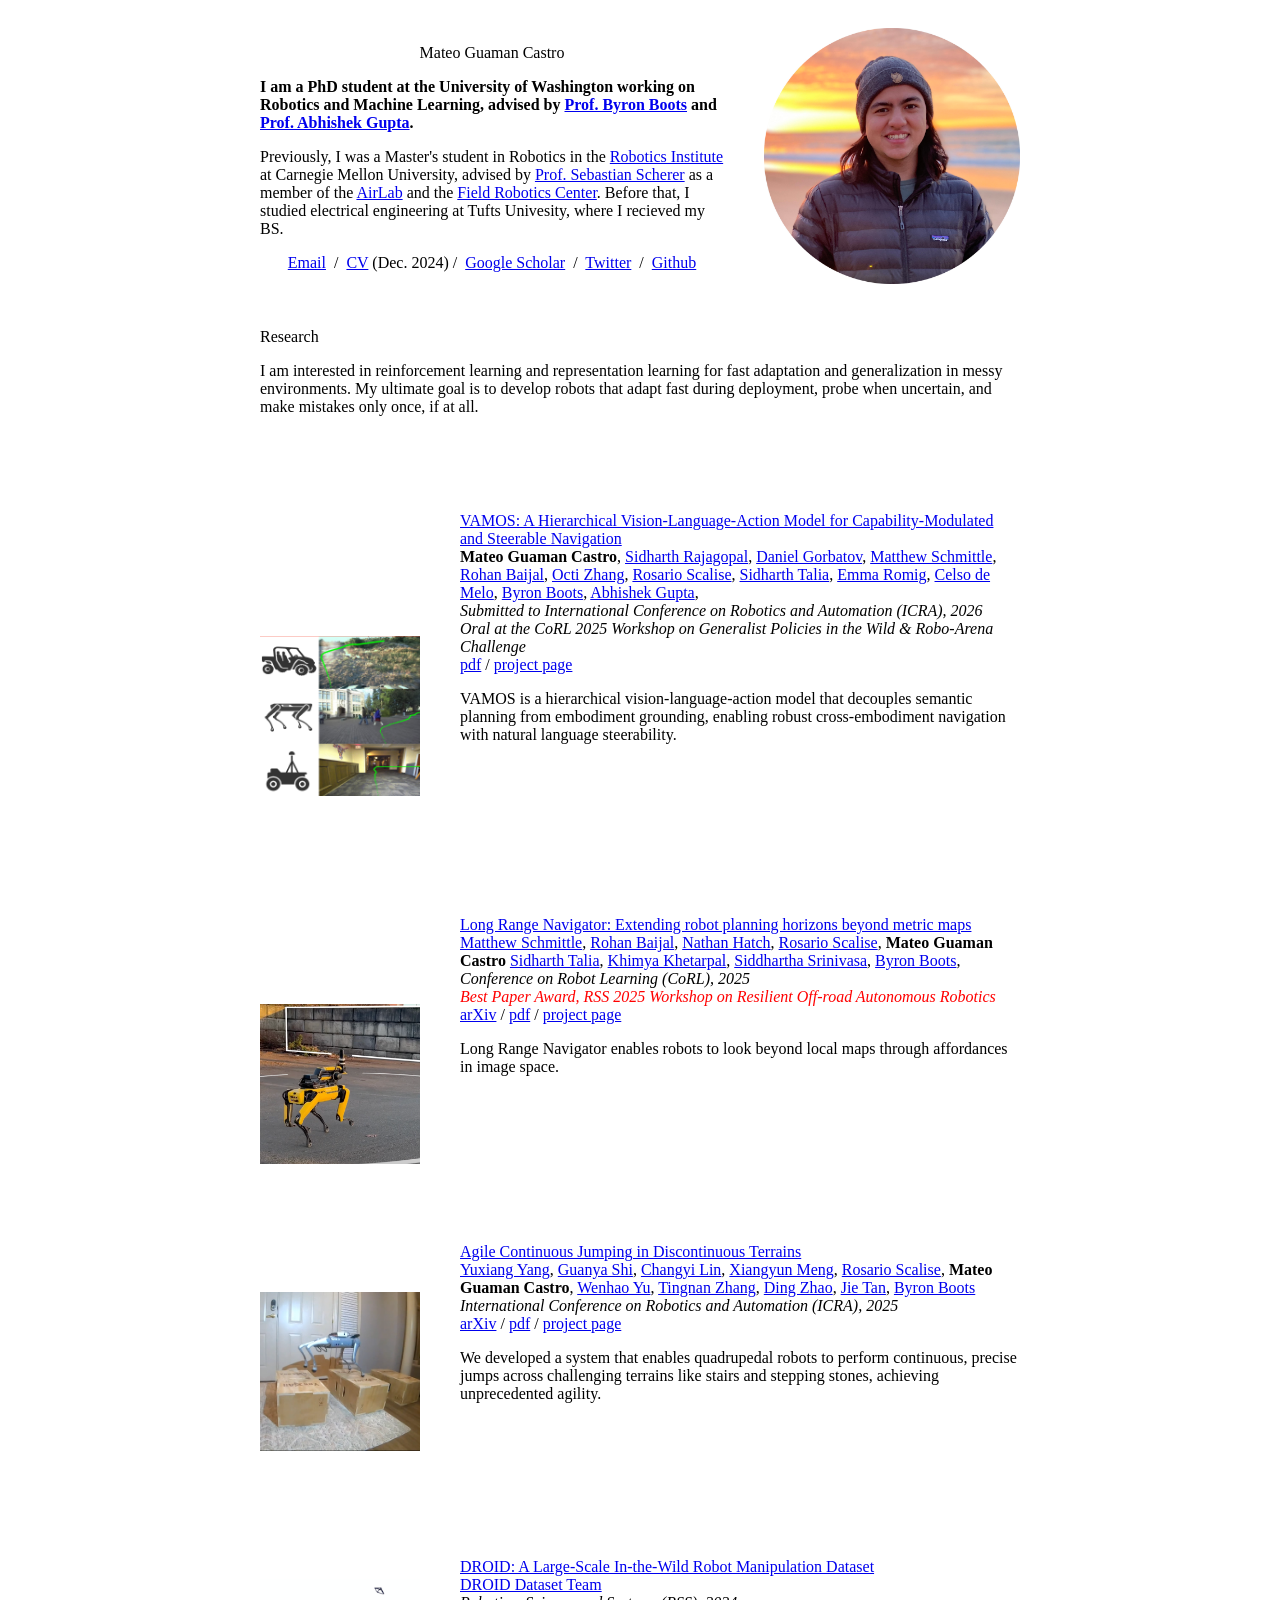
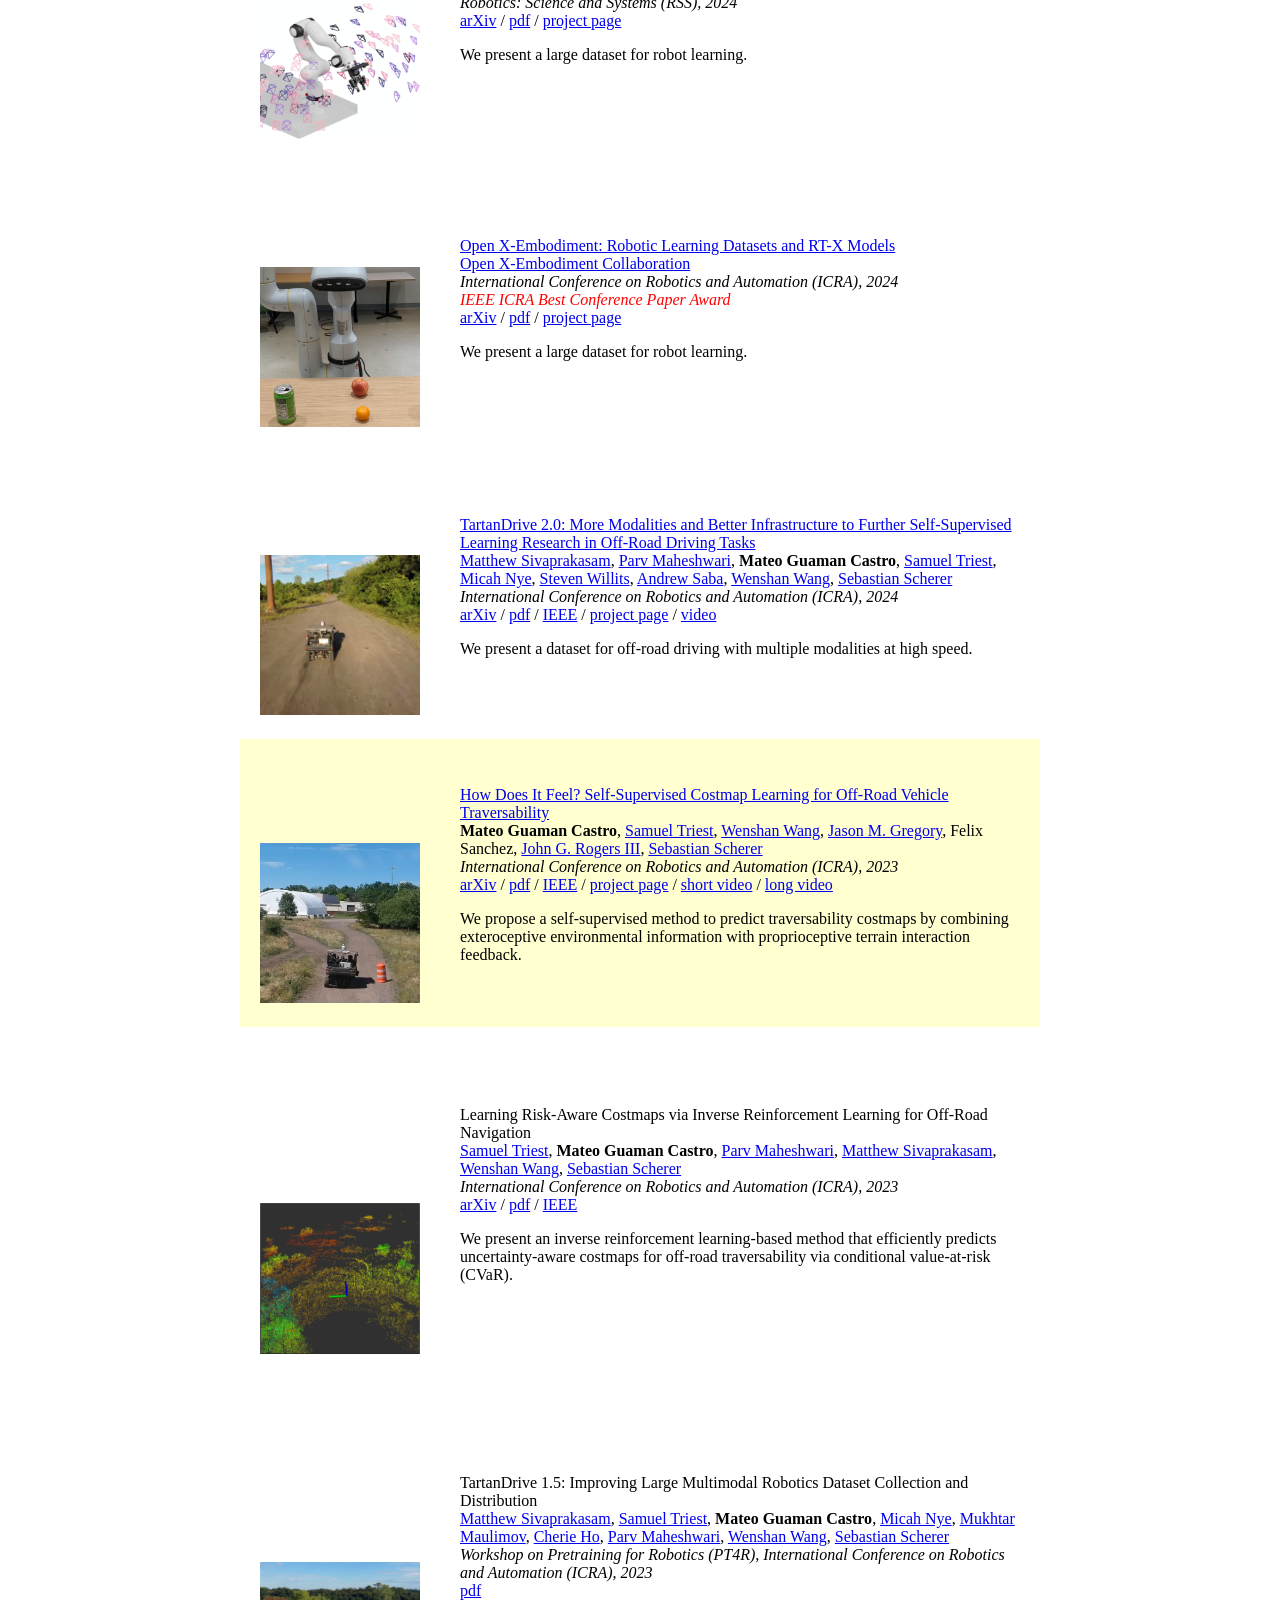
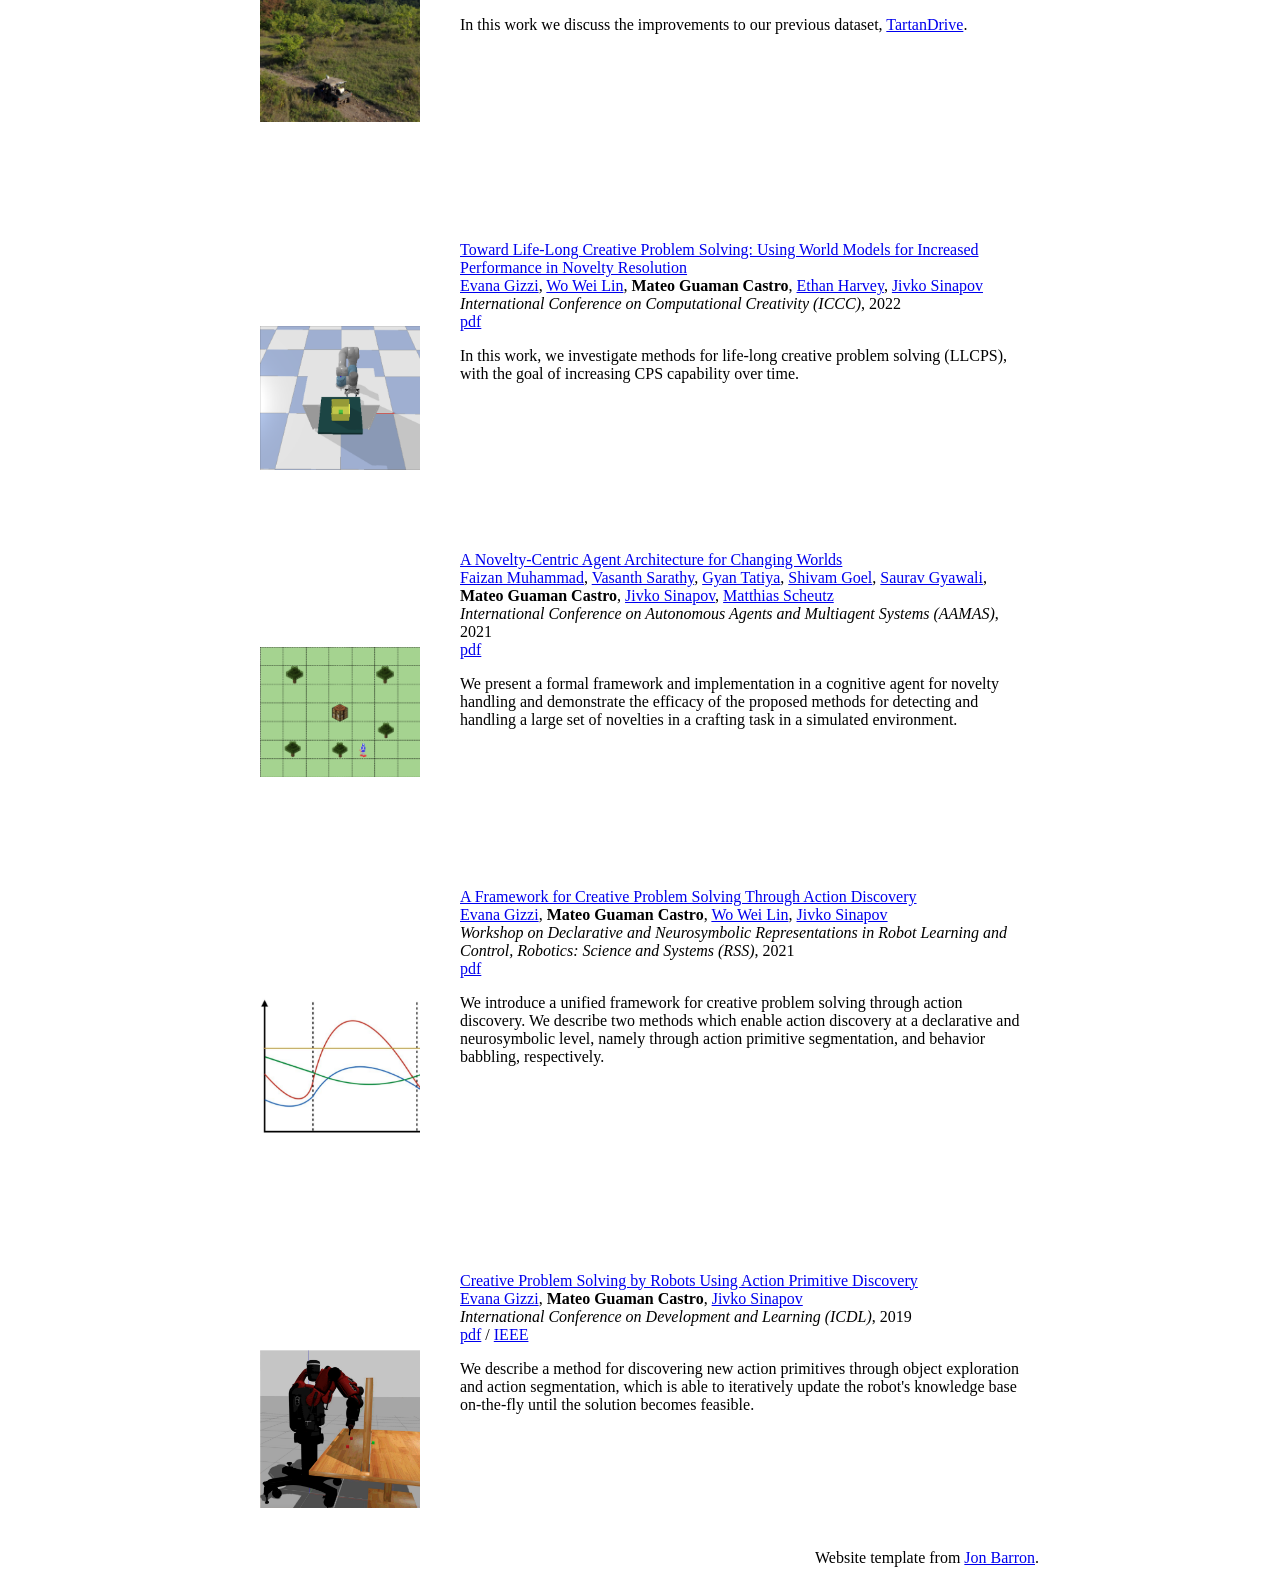
==== index.html @ 97b5ae22 "website update" ====
<!DOCTYPE HTML>
<html lang="en">
  <head>
    <!-- Google tag (gtag.js) -->
    <script async src="https://www.googletagmanager.com/gtag/js?id=G-3ZY845XSCQ"></script>
    <script>
      window.dataLayer = window.dataLayer || [];
      function gtag(){dataLayer.push(arguments);}
      gtag('js', new Date());

      gtag('config', 'G-3ZY845XSCQ');
    </script>
    
    <meta http-equiv="Content-Type" content="text/html; charset=UTF-8">

  <title>Mateo Guaman Castro</title>
  
  <meta name="author" content="Mateo Guaman Castro">
  <meta name="viewport" content="width=device-width, initial-scale=1">
  
  <link rel="stylesheet" type="text/css" href="stylesheet.css">
	<!-- <link rel="icon" href="data:image/svg+xml,<svg xmlns=%22http://www.w3.org/2000/svg%22 viewBox=%220 0 100 100%22><text y=%22.9em%22 font-size=%2290%22>🌐</text></svg>"> -->
</head>

<body>
  <table style="width:100%;max-width:800px;border:0px;border-spacing:0px;border-collapse:separate;margin-right:auto;margin-left:auto;"><tbody>
    <tr style="padding:0px">
      <td style="padding:0px">
        <table style="width:100%;border:0px;border-spacing:0px;border-collapse:separate;margin-right:auto;margin-left:auto;"><tbody>
          <tr style="padding:0px">
            <td style="padding:2.5%;width:63%;vertical-align:middle">
              <p style="text-align:center">
                <name>Mateo Guaman Castro</name>
              </p><b>I am a PhD student at the University of Washington working on Robotics and Machine Learning, advised by <a href="https://homes.cs.washington.edu/~bboots/">Prof. Byron Boots</a> and <a href="https://homes.cs.washington.edu/~abhgupta/">Prof. Abhishek Gupta</a>.</b></p>
              <p>Previously, I was a Master's student in Robotics in the <a href="https://www.ri.cmu.edu/">Robotics Institute</a> at Carnegie Mellon University, advised by <a href="https://theairlab.org/team/sebastian/">Prof. Sebastian Scherer</a> as a member of the <a href="https://theairlab.org/">AirLab</a> and the <a href="https://frc.ri.cmu.edu/">Field Robotics Center</a>.  Before that, I studied electrical engineering at Tufts Univesity, where I recieved my BS.
              </p>

              <!-- <p>Before that, I studied electrical engineering at Tufts Univesity, where I recieved my BS. I was a researcher in the <a href="https://mulip.cs.tufts.edu/">Multimodal Learning, Interaction, and Perception Lab (MuLIP)</a> advised by <a href="https://www.eecs.tufts.edu/~jsinapov/">Dr. Jivko Sinapov</a> and <a href="https://scholar.google.com/citations?user=QI6VNEgAAAAJ&hl=en">Dr. Evana Gizzi</a>. I was also a research intern working with <a href="https://www.cs.cmu.edu/~./choset/">Dr. Howie Choset</a> in the <a href="http://biorobotics.ri.cmu.edu/">Biorobotics lab</a> at Carnegie Mellon University, and <a href="https://www.marmotlab.org/bio.html">Dr. Guillaume Sartoretti</a> in the <a href="https://www.marmotlab.org/">Multi-Agent Robotic Motion (MARMoT) Lab</a> at the National University of Singapore. 
              </p> -->


              <p style="text-align:center">
                <a href="mailto:mateogc@cs.washington.edu">Email</a> &nbsp/&nbsp
                <a href="data/MateoGuaman-CV.pdf">CV</a> (Dec. 2024)&nbsp/&nbsp
                <!-- <a href="data/JonBarron-bio.txt">Bio</a> &nbsp/&nbsp -->
                <a href="https://scholar.google.com/citations?user=0hkU6uEAAAAJ&hl=en">Google Scholar</a> &nbsp/&nbsp
                <a href="https://twitter.com/mateoguaman">Twitter</a> &nbsp/&nbsp
                <a href="https://github.com/mateoguaman/">Github</a>
              </p>
            </td>
            <td style="padding:2.5%;width:40%;max-width:40%">
              <a href="images/mateo.jpg"><img style="width:100%;max-width:100%" alt="profile photo" src="images/mateo_circle.jpg" class="hoverZoomLink"></a>
            </td>
          </tr>
        </tbody></table>
        <table style="width:100%;border:0px;border-spacing:0px;border-collapse:separate;margin-right:auto;margin-left:auto;"><tbody>
            <tr>
            <td style="padding:20px;width:100%;vertical-align:middle">
              <heading>Research</heading>
              <p>I am interested in reinforcement learning and representation learning for fast adaptation and generalization in messy environments. My ultimate goal is to develop robots that adapt fast during deployment, probe when uncertain, and make mistakes only once, if at all.
              </p>
            </td>
          </tr>
        </tbody></table>

        <!-- <table width="100%" align="center" border="0" cellspacing="0" cellpadding="10">
          <tr><td>
            <heading>News</heading>
            <ul>
            <li> <b>September 2023:</b> I joined UW as a PhD student in Robotics!</li>
            <li> <b>July 2023:</b> I attended ICML 2023, where I served as Social Chair at the <a href="https://www.latinxinai.org/icml-2023">LatinX in AI workshop</a>.</li>
            <li> <b>July 2023:</b> I defended my Master's thesis at Carnegie Mellon University! Here is the recorded <a href="https://youtu.be/jxloFt88ozY">video</a>.</li>
            <li> <b>May 2023:</b> I presented two conference papers and one workshop paper at ICRA 2023, my first ever in-person conference.</li>
            </ul>
          </td></tr>
        </table> -->


        <table style="width:100%;border:0px;border-spacing:0px;border-collapse:separate;margin-right:auto;margin-left:auto;"><tbody>

          <!-- <tr onmouseout="vamos_stop()" onmouseover="vamos_start()"> -->
            <!-- <td style="padding:20px;width:25%;vertical-align:middle">
              <div class="one">
                <div class="two" id='vamos_image'><video  width=100% height=100% muted autoplay loop>
                <source src="images/cropped_vamos.mp4" type="video/mp4">
                Your browser does not support the video tag.
                </video></div>
                <img src='images/cropped_vamos_preview.png' width="160">
              </div>
              
              <script type="text/javascript">
                function vamos_start() {
                  document.getElementById('vamos_image').style.opacity = "1";
                }

                function vamos_stop() {
                  document.getElementById('vamos_image').style.opacity = "0";
                }
                vamos_stop()
              </script>
            </td> -->
          <tr onmouseout="vamos_stop()" onmouseover="vamos_start()"  bgcolor="#ffffd0"></tr>
            <td style="padding:20px;width:25%;vertical-align:middle">
              <div class="one">
                <div class="two" id='vamos_image'>
                  <img src='images/vamos_after.png' width="160"></div>
                <img src='images/vamos_before.png' width="160">
              </div>
              <script type="text/javascript">
                function vamos_start() {
                  document.getElementById('vamos_image').style.opacity = "1";
                }

                function vamos_stop() {
                  document.getElementById('vamos_image').style.opacity = "0";
                }
                vamos_stop()
              </script>
            </td>
            <td style="padding:20px;width:75%;vertical-align:middle">
              <a href="https://vamos-vla.github.io">
                <papertitle>VAMOS: A Hierarchical Vision-Language-Action Model for Capability-Modulated and Steerable Navigation</papertitle>
              </a>
              <br>
              <strong>Mateo Guaman Castro</strong>,
              <a href="https://www.linkedin.com/in/sidharth-rajagopal-66932a221">Sidharth Rajagopal</a>, 
              <a href="https://www.linkedin.com/in/daniel-gorbatov-892166220">Daniel Gorbatov</a>, 
              <a href="https://www.mattschmittle.com/">Matthew Schmittle</a>, 
              <a href="https://rohanblueboybaijal.github.io/">Rohan Baijal</a>, 
              <a href="https://zoctipus.github.io/">Octi Zhang</a>, 
              <a href="https://rosarioscalise.com/">Rosario Scalise</a>, 
              <a href="https://www.sidharthtalia.com/">Sidharth Talia</a>, 
              <a href="https://www.linkedin.com/in/emma-romig-97201617">Emma Romig</a>, 
              <a href="https://celsodemelo.net/">Celso de Melo</a>, 
              <a href="https://homes.cs.washington.edu/~bboots/">Byron Boots</a>,
              <a href="https://abhishekunique.github.io">Abhishek Gupta</a>, 
              <br>
              <em>Submitted to International Conference on Robotics and Automation (ICRA), 2026</em>
              <br>
              <em>Oral at the CoRL 2025 Workshop on Generalist Policies in the Wild & Robo-Arena Challenge</em>
              <br>
              <!-- <a href="https://arxiv.org/abs/2409.10923">arXiv</a>
              / -->
              <a href="https://vamos-vla.github.io/VAMOS.pdf">pdf</a>
              /
              <a href="https://vamos-vla.github.io/">project page</a>
              <p></p>
              <p>
                VAMOS is a hierarchical vision-language-action model that decouples semantic planning from embodiment grounding, enabling robust cross-embodiment navigation with natural language steerability.
              </p>
            </td>
          </tr>

          <!-- <tr onmouseout="lrn_stop()" onmouseover="lrn_start()">
            <td style="padding:20px;width:25%;vertical-align:middle">
              <div class="one">
                <div class="two" id='lrn_image'><video  width=100% height=100% muted autoplay loop>
                <source src="images/cropped_lrn.mp4" type="video/mp4">
                Your browser does not support the video tag.
                </video></div>
                <img src='images/cropped_lrn_preview.png' width="160">
              </div>
              
              <script type="text/javascript">
                function lrn_start() {
                  document.getElementById('lrn_image').style.opacity = "1";
                }

                function lrn_stop() {
                  document.getElementById('lrn_image').style.opacity = "0";
                }
                lrn_stop()
              </script>
            </td> -->
          <tr onmouseout="lrn_stop()" onmouseover="lrn_start()"></tr>
            <td style="padding:20px;width:25%;vertical-align:middle">
              <div class="one">
                <div class="two" id='lrn_image'>
                  <img src='images/lrn_after.png' width="160"></div>
                <img src='images/lrn_before.png' width="160">
              </div>
              <script type="text/javascript">
                function lrn_start() {
                  document.getElementById('lrn_image').style.opacity = "1";
                }

                function lrn_stop() {
                  document.getElementById('lrn_image').style.opacity = "0";
                }
                lrn_stop()
              </script>
            </td>
            <td style="padding:20px;width:75%;vertical-align:middle">
              <a href="https://personalrobotics.github.io/lrn/">
                <papertitle>Long Range Navigator: Extending robot planning horizons beyond metric maps</papertitle>
              </a>
              <br>
              <a href="https://www.mattschmittle.com/">Matthew Schmittle</a>, 
              <a href="https://rohanblueboybaijal.github.io/">Rohan Baijal</a>,
              <a href="https://nhatch.github.io/">Nathan Hatch</a>,
              <a href="https://rosarioscalise.com/">Rosario Scalise</a>,
              <strong>Mateo Guaman Castro</strong>
              <a href="https://www.sidharthtalia.com/">Sidharth Talia</a>, 
              <a href="https://kkhetarpal.github.io/">Khimya Khetarpal</a>, 
              <a href="https://goodrobot.ai/">Siddhartha Srinivasa</a>, 
              <a href="https://homes.cs.washington.edu/~bboots/">Byron Boots</a>,
              <br>
              <em>Conference on Robot Learning (CoRL), 2025</em>
              <br>
              <em style="color:red;">Best Paper Award, RSS 2025 Workshop on Resilient Off-road Autonomous Robotics</em>
              <br>
              <a href="https://arxiv.org/abs/2504.13149">arXiv</a>
              /
              <a href="https://arxiv.org/pdf/2504.13149">pdf</a>
              /
              <a href="https://personalrobotics.github.io/lrn/">project page</a>
              <p></p>
              <p>
                Long Range Navigator enables robots to look beyond local maps through affordances in image space.
              </p>
            </td>
          </tr>

          <tr onmouseout="jcod_stop()" onmouseover="jcod_start()">
            <td style="padding:20px;width:25%;vertical-align:middle">
              <div class="one">
                <div class="two" id='jcod_image'><video  width=100% height=100% muted autoplay loop>
                <source src="images/cropped_jcod.mp4" type="video/mp4">
                Your browser does not support the video tag.
                </video></div>
                <img src='images/cropped_jcod_preview.png' width="160">
              </div>
              
              <script type="text/javascript">
                function jcod_start() {
                  document.getElementById('jcod_image').style.opacity = "1";
                }

                function jcod_stop() {
                  document.getElementById('jcod_image').style.opacity = "0";
                }
                jcod_stop()
              </script>
            </td>
            <td style="padding:20px;width:75%;vertical-align:middle">
              <a href="https://yxyang.github.io/jumping_cod/">
                <papertitle>Agile Continuous Jumping in Discontinuous Terrains</papertitle>
              </a>
              <br>
              <a href="https://yxyang.github.io/">Yuxiang Yang</a>, 
              <a href="https://www.gshi.me/">Guanya Shi</a>, 
              <a href="https://linchangyi1.github.io/">Changyi Lin</a>, 
              <a href="https://homes.cs.washington.edu/~xiangyun/">Xiangyun Meng</a>, 
              <a href="https://rosarioscalise.com/">Rosario Scalise</a>, 
              <strong>Mateo Guaman Castro</strong>,
              <a href="https://wenhaoyu.weebly.com/">Wenhao Yu</a>, 
              <a href="https://research.google/people/TingnanZhang/">Tingnan Zhang</a>, 
              <a href="https://www.meche.engineering.cmu.edu/directory/bios/zhao-ding.html">Ding Zhao</a>, 
              <a href="https://www.jie-tan.net/">Jie Tan</a>, 
              <a href="https://homes.cs.washington.edu/~bboots/">Byron Boots</a>
              <br>
              <em>International Conference on Robotics and Automation (ICRA), 2025</em>
              <br>
              <a href="https://arxiv.org/abs/2409.10923">arXiv</a>
              /
              <a href="https://arxiv.org/pdf/2409.10923">pdf</a>
              /
              <a href="https://yxyang.github.io/jumping_cod/">project page</a>
              <p></p>
              <p>
                We developed a system that enables quadrupedal robots to perform continuous, precise jumps across challenging terrains like stairs and stepping stones, achieving unprecedented agility.
              </p>
            </td>
          </tr>

          <tr onmouseout="droid_stop()" onmouseover="droid_start()">
            <td style="padding:20px;width:25%;vertical-align:middle">
              <div class="one">
                <div class="two" id='droid_image'><video  width=100% height=100% muted autoplay loop>
                <source src="images/cropped_droid.mp4" type="video/mp4">
                Your browser does not support the video tag.
                </video></div>
                <img src='images/cropped_droid_preview.png' width="160">
              </div>
              
              <script type="text/javascript">
                function droid_start() {
                  document.getElementById('droid_image').style.opacity = "1";
                }

                function droid_stop() {
                  document.getElementById('droid_image').style.opacity = "0";
                }
                droid_stop()
              </script>
            </td>
            <td style="padding:20px;width:75%;vertical-align:middle">
              <a href="https://droid-dataset.github.io/">
                <papertitle>DROID: A Large-Scale In-the-Wild Robot Manipulation Dataset</papertitle>
              </a>
              <br>
              <a href="https://droid-dataset.github.io/">DROID Dataset Team</a>
              <br>
              <em>Robotics: Science and Systems (RSS), 2024</em>
              <br>
              <a href="https://arxiv.org/abs/2403.12945">arXiv</a>
              /
              <a href="https://arxiv.org/pdf/2403.12945">pdf</a>
              /
              <a href="https://droid-dataset.github.io/">project page</a>
              <p></p>
              <p>
                We present a large dataset for robot learning.
              </p>
            </td>
          </tr>

          <tr onmouseout="oxe_stop()" onmouseover="oxe_start()">
            <td style="padding:20px;width:25%;vertical-align:middle">
              <div class="one">
                <div class="two" id='oxe_image'><video  width=100% height=100% muted autoplay loop>
                <source src="images/cropped_oxe2.mp4" type="video/mp4">
                Your browser does not support the video tag.
                </video></div>
                <img src='images/cropped_oxe2_preview.png' width="160">
              </div>
              
              <script type="text/javascript">
                function oxe_start() {
                  document.getElementById('oxe_image').style.opacity = "1";
                }

                function oxe_stop() {
                  document.getElementById('oxe_image').style.opacity = "0";
                }
                oxe_stop()
              </script>
            </td>
            <td style="padding:20px;width:75%;vertical-align:middle">
              <a href="https://robotics-transformer-x.github.io/">
                <papertitle>Open X-Embodiment: Robotic Learning Datasets and RT-X Models</papertitle>
              </a>
              <br>
              <a href="https://robotics-transformer-x.github.io/">Open X-Embodiment Collaboration</a>
              <br>
              <em>International Conference on Robotics and Automation (ICRA), 2024</em>
              <br>
              <em style="color:red;">IEEE ICRA Best Conference Paper Award</em>
              <br>
              <a href="https://arxiv.org/abs/2310.08864">arXiv</a>
              /
              <a href="https://arxiv.org/pdf/2310.08864">pdf</a>
              /
              <a href="https://robotics-transformer-x.github.io/">project page</a>
              <p></p>
              <p>
                We present a large dataset for robot learning.
              </p>
            </td>
          </tr>

          <tr onmouseout="tartandrive2_stop()" onmouseover="tartandrive2_start()">
            <td style="padding:20px;width:25%;vertical-align:middle">
              <div class="one">
                <div class="two" id='tartandrive2_image'><video  width=100% height=100% muted autoplay loop>
                <source src="images/cropped_tartandrive2.mp4" type="video/mp4">
                Your browser does not support the video tag.
                </video></div>
                <img src='images/cropped_tartandrive2_teaser.png' width="160">
              </div>
              
              <script type="text/javascript">
                function tartandrive2_start() {
                  document.getElementById('tartandrive2_image').style.opacity = "1";
                }

                function tartandrive2_stop() {
                  document.getElementById('tartandrive2_image').style.opacity = "0";
                }
                tartandrive2_stop()
              </script>
            </td>
            <td style="padding:20px;width:75%;vertical-align:middle">
              <a href="https://theairlab.org/TartanDrive2/">
                <papertitle>TartanDrive 2.0: More Modalities and Better Infrastructure to Further Self-Supervised Learning Research in Off-Road Driving Tasks</papertitle>
              </a>
              <br>
              <!-- <a href="https://cs.stanford.edu/~poole/">Ben Poole</a>,
              <a href="https://www.ajayj.com/">Ajay Jain</a>, -->
              <a href="https://matthewjsiv.github.io/">Matthew Sivaprakasam</a>, 
              <a href="https://www.parvmaheshwari.com/">Parv Maheshwari</a>,
              <strong>Mateo Guaman Castro</strong>,
							<a href="https://striest.github.io/">Samuel Triest</a>, 
              <a href="https://www.linkedin.com/in/micah-nye-9105051b7/">Micah Nye</a>, 
              <a href="https://theairlab.org/team/stevenw/">Steven Willits</a>, 
              <a href="https://www.linkedin.com/in/asaba96">Andrew Saba</a>, 
              <a href="https://theairlab.org/team/wenshan/">Wenshan Wang</a>, 
              <a href="https://theairlab.org/team/sebastian/">Sebastian Scherer</a>
              <br>
              <em>International Conference on Robotics and Automation (ICRA), 2024</em>
              <br>
              <a href="https://arxiv.org/abs/2402.01913">arXiv</a>
              /
              <a href="https://arxiv.org/pdf/2402.01913">pdf</a>
              /
              <a href="https://ieeexplore.ieee.org/document/10611265/">IEEE</a>
              /
              <a href="https://theairlab.org/TartanDrive2/">project page</a>
              /
              <a href="https://drive.google.com/file/d/1J-KePd_W2gOLecS1YwolOlKhKFw3ANbF/view">video</a>
              <p></p>
              <p>
                We present a dataset for off-road driving with multiple modalities at high speed.
              </p>
            </td>
          </tr>

          <tr onmouseout="hdif_stop()" onmouseover="hdif_start()"  bgcolor="#ffffd0">
            <td style="padding:20px;width:25%;vertical-align:middle">
              <div class="one">
                <div class="two" id='hdif_image'><video  width=100% height=100% muted autoplay loop>
                <source src="images/cropped_hdif_preview.mp4" type="video/mp4">
                Your browser does not support the video tag.
                </video></div>
                <img src='images/cropped_hdif_image.png' width="160">
              </div>
              
              <script type="text/javascript">
                function hdif_start() {
                  document.getElementById('hdif_image').style.opacity = "1";
                }

                function hdif_stop() {
                  document.getElementById('hdif_image').style.opacity = "0";
                }
                hdif_stop()
              </script>
            </td>
            <td style="padding:20px;width:75%;vertical-align:middle">
              <a href="https://mateoguaman.github.io/hdif/">
                <papertitle>How Does It Feel? Self-Supervised Costmap Learning for Off-Road Vehicle Traversability</papertitle>
              </a>
              <br>
              <!-- <a href="https://cs.stanford.edu/~poole/">Ben Poole</a>,
              <a href="https://www.ajayj.com/">Ajay Jain</a>, -->
              <strong>Mateo Guaman Castro</strong>,
							<a href="https://striest.github.io/">Samuel Triest</a>, 
              <a href="https://theairlab.org/team/wenshan/">Wenshan Wang</a>, 
              <a href="https://www.linkedin.com/in/jason-gregory-88b70b167  ">Jason M. Gregory</a>, 
              Felix Sanchez, 
              <a href="https://www.linkedin.com/in/john-rogers-41921a12
              ">John G. Rogers III</a>, 
              <a href="https://theairlab.org/team/sebastian/">Sebastian Scherer</a>
              <br>
              <em>International Conference on Robotics and Automation (ICRA), 2023</em>
              <br>
              <a href="https://arxiv.org/abs/2209.10788">arXiv</a>
              /
              <a href="https://arxiv.org/pdf/2209.10788.pdf">pdf</a>
              /
              <a href="https://ieeexplore.ieee.org/abstract/document/10160856">IEEE</a>
              /
              <a href="https://mateoguaman.github.io/hdif/">project page</a>
              /
              <a href="https://www.youtube.com/watch?v=19sDs1S8IGk">short video</a>
              /
              <a href="https://www.youtube.com/watch?v=866HUBQEZnU">long video</a>
              <p></p>
              <p>
                We propose a self-supervised method to predict traversability costmaps by combining exteroceptive environmental information with proprioceptive terrain interaction feedback. 
              </p>
            </td>
          </tr>


          <tr onmouseout="irl_icra_stop()" onmouseover="irl_icra_start()">
            <td style="padding:20px;width:25%;vertical-align:middle">
              <div class="one">
                <div class="two" id='irl_icra_image'>
                  <img src='images/irl_icra_after.png' width="160"></div>
                <img src='images/irl_icra_before.png' width="160">
              </div>
              <script type="text/javascript">
                function irl_icra_start() {
                  document.getElementById('irl_icra_image').style.opacity = "1";
                }

                function irl_icra_stop() {
                  document.getElementById('irl_icra_image').style.opacity = "0";
                }
                irl_icra_stop()
              </script>
            </td>
            <td style="padding:20px;width:75%;vertical-align:middle">
              <!-- <a href="TODO"> -->
                <papertitle>Learning Risk-Aware Costmaps via Inverse Reinforcement Learning for Off-Road Navigation</papertitle>
              </a>
              <br>
              <a href="https://striest.github.io/">Samuel Triest</a>, 
              <strong>Mateo Guaman Castro</strong>,
              <a href="https://www.parvmaheshwari.com/">Parv Maheshwari</a>,
              <a href="https://www.linkedin.com/in/matthew-sivaprakasam-a089a1162">Matthew Sivaprakasam</a>, 
              <a href="https://theairlab.org/team/wenshan/">Wenshan Wang</a>, 
              <a href="https://theairlab.org/team/sebastian/">Sebastian Scherer</a>
              <br>
              <em>International Conference on Robotics and Automation (ICRA), 2023</em>
              <br>
              <a href="https://arxiv.org/abs/2302.00134">arXiv</a>
              /
              <a href="https://arxiv.org/pdf/2302.00134.pdf">pdf</a>
              /
              <a href="https://ieeexplore.ieee.org/document/10161268">IEEE</a>
              <p></p>
              <p>
                We present an inverse reinforcement learning-based method that efficiently predicts uncertainty-aware costmaps for off-road traversability via conditional value-at-risk (CVaR).
              </p>
            </td>
          </tr>		

          
          <tr onmouseout="pt4r_stop()" onmouseover="pt4r_start()">
            <td style="padding:20px;width:25%;vertical-align:middle">
              <div class="one">
                <div class="two" id='pt4r_image'>
                  <img src='images/pt4r_after.png' width="160"></div>
                <img src='images/pt4r_before.png' width="160">
              </div>
              <script type="text/javascript">
                function pt4r_start() {
                  document.getElementById('pt4r_image').style.opacity = "1";
                }

                function pt4r_stop() {
                  document.getElementById('pt4r_image').style.opacity = "0";
                }
                pt4r_stop()
              </script>
            </td>
            <td style="padding:20px;width:75%;vertical-align:middle">
              <!-- <a href="TODO"> -->
                <papertitle>TartanDrive 1.5: Improving Large Multimodal Robotics Dataset Collection and Distribution</papertitle>
              </a>
              <br>
              <a href="https://www.linkedin.com/in/matthew-sivaprakasam-a089a1162">Matthew Sivaprakasam</a>,
              <a href="https://striest.github.io/">Samuel Triest</a>, 
              <strong>Mateo Guaman Castro</strong>,
              <a href="https://www.linkedin.com/in/micah-nye/">Micah Nye</a>,
              <a href="https://www.linkedin.com/in/maulimov/">Mukhtar Maulimov</a>,
              <a href="https://cherieho.com/">Cherie Ho</a>,
              <a href="https://www.parvmaheshwari.com/">Parv Maheshwari</a>,
              <a href="https://theairlab.org/team/wenshan/">Wenshan Wang</a>, 
              <a href="https://theairlab.org/team/sebastian/">Sebastian Scherer</a>
              <br>
              <em>Workshop on Pretraining for Robotics (PT4R), International Conference on Robotics and Automation (ICRA), 2023</em>
              <br>
              <a href="https://openreview.net/pdf?id=7Y1pnhFJUT">pdf</a>
              <p></p>
              <p>
                In this work we discuss the improvements to our previous dataset, <a href="https://arxiv.org/pdf/2205.01791.pdf">TartanDrive</a>.
              </p>
            </td>
          </tr>	


          <tr onmouseout="iccc_stop()" onmouseover="iccc_start()">
            <td style="padding:20px;width:25%;vertical-align:middle">
            <div class="one">
            <div class="two" id='iccc_image'>
              <img src='images/iccc_after.png' width="160"></div>
            <img src='images/iccc_before.png' width="160">
            </div>
            <script type="text/javascript">
            function iccc_start() {
              document.getElementById('iccc_image').style.opacity = "1";
            }
  
            function iccc_stop() {
              document.getElementById('iccc_image').style.opacity = "0";
            }
            iccc_stop()
            </script>
            </td>
            <td style="padding:20px;width:75%;vertical-align:middle">
            <a href="https://computationalcreativity.net/iccc22/wp-content/uploads/2022/06/ICCC-2022_6S_Gizzi-et-al..pdf">
            <papertitle>Toward Life-Long Creative Problem Solving: Using World Models for Increased Performance in Novelty Resolution</papertitle>
            </a> <br>
            <a href="https://scholar.google.com/citations?user=QI6VNEgAAAAJ&hl=en">Evana Gizzi</a>, 
            <a href="https://www.linkedin.com/in/wo-wei-lin-908618207">Wo Wei Lin</a>, 
            <strong>Mateo Guaman Castro</strong>,
            <a href="https://thostle.com/">Ethan Harvey</a>,
            <a href="https://www.eecs.tufts.edu/~jsinapov/">Jivko Sinapov</a>
            <br>
            <em>International Conference on Computational Creativity (ICCC)</em>, 2022
            <br>
            <a href="https://computationalcreativity.net/iccc22/wp-content/uploads/2022/06/ICCC-2022_6S_Gizzi-et-al..pdf">pdf</a>
            <p></p>
            <p>
              In this work, we investigate methods for life-long creative problem solving (LLCPS), with the goal of increasing CPS capability over time.
            </p>
            </td>
            </tr> 



            <tr onmouseout="aamas_stop()" onmouseover="aamas_start()">
              <td style="padding:20px;width:25%;vertical-align:middle">
              <div class="one">
              <div class="two" id='aamas_image'>
                <img src='images/aamas_after.png' width="160"></div>
              <img src='images/aamas_before.png' width="160">
              </div>
              <script type="text/javascript">
              function aamas_start() {
                document.getElementById('aamas_image').style.opacity = "1";
              }
    
              function aamas_stop() {
                document.getElementById('aamas_image').style.opacity = "0";
              }
              aamas_stop()
              </script>
              </td>
              <td style="padding:20px;width:75%;vertical-align:middle">
              <a href="https://www.ifaamas.org/Proceedings/aamas2021/pdfs/p925.pdf">
                <papertitle>A Novelty-Centric Agent Architecture for Changing Worlds</papertitle>
                </a> <br>
                <a href="https://faizan-m.github.io/">Faizan Muhammad</a>, 
                <a href="https://www.sift.net/staff/vasanth-sarathy">Vasanth Sarathy</a>, 
                <a href="https://www.eecs.tufts.edu/~gtatiya/">Gyan Tatiya</a>,
                <a href="https://sites.google.com/view/shivam-goel/home">Shivam Goel</a>,
                <a href="https://www.linkedin.com/in/sauravgyawali">Saurav Gyawali</a>,
                <strong>Mateo Guaman Castro</strong>,
                <a href="https://www.eecs.tufts.edu/~jsinapov/">Jivko Sinapov</a>, 
                <a href="https://engineering.tufts.edu/cs/people/faculty/matthias-scheutz">Matthias Scheutz</a> 
                <br>
                <em>International Conference on Autonomous Agents and Multiagent Systems (AAMAS)</em>, 2021
                <br>
                <a href="https://www.ifaamas.org/Proceedings/aamas2021/pdfs/p925.pdf">pdf</a>
                <p></p>
                <p>
                  We present a formal framework and implementation in a cognitive agent for novelty handling and demonstrate the efficacy of the proposed methods for detecting and handling a large set of novelties in a crafting task in a simulated environment.
                </p>
                </td>
                </tr> 




                <tr onmouseout="rss_dnr_rob_stop()" onmouseover="rss_dnr_rob_start()">
                  <td style="padding:20px;width:25%;vertical-align:middle">
                  <div class="one">
                  <div class="two" id='rss_dnr_rob_image'>
                    <img src='images/rss_2021_after.png' width="160"></div>
                  <img src='images/rss_2021_before.png' width="160">
                  </div>
                  <script type="text/javascript">
                  function rss_dnr_rob_start() {
                    document.getElementById('rss_dnr_rob_image').style.opacity = "1";
                  }
        
                  function rss_dnr_rob_stop() {
                    document.getElementById('rss_dnr_rob_image').style.opacity = "0";
                  }
                  rss_dnr_rob_stop()
                  </script>
                  </td>
                  <td style="padding:20px;width:75%;vertical-align:middle">
                  <a href="https://drive.google.com/file/d/1oWU2UpRq73BLvkcMEffqHkildm5uIa8i/view">
                    <papertitle>A Framework for Creative Problem
                      Solving Through Action Discovery</papertitle>
                    </a> <br>
                    <a href="https://scholar.google.com/citations?user=QI6VNEgAAAAJ&hl=en">Evana Gizzi</a>, 
                    <strong>Mateo Guaman Castro</strong>, 
                    <a href="https://www.linkedin.com/in/wo-wei-lin-908618207">Wo Wei Lin</a>, 
                    <a href="https://www.eecs.tufts.edu/~jsinapov/">Jivko Sinapov</a>
                    <br>
                    <em>Workshop on Declarative and Neurosymbolic Representations in Robot Learning and Control, Robotics: Science and Systems (RSS)</em>, 2021
                    <br>
                    <a href="https://drive.google.com/file/d/1oWU2UpRq73BLvkcMEffqHkildm5uIa8i/view">pdf</a>
                    <p></p>
                    <p>
                      We introduce a unified framework for creative problem solving through action discovery. We describe two methods which enable action discovery at a declarative and neurosymbolic level, namely through action primitive segmentation, and behavior babbling, respectively.
                    </p>
                    </td>
                    </tr> 





                    <tr onmouseout="icdl_stop()" onmouseover="icdl_start()">
                      <td style="padding:20px;width:25%;vertical-align:middle">
                      <div class="one">
                      <div class="two" id='icdl_image'>
                        <img src='images/icdl_after.png' width="160"></div>
                      <img src='images/icdl_before.png' width="160">
                      </div>
                      <script type="text/javascript">
                      function icdl_start() {
                        document.getElementById('icdl_image').style.opacity = "1";
                      }
            
                      function icdl_stop() {
                        document.getElementById('icdl_image').style.opacity = "0";
                      }
                      icdl_stop()
                      </script>
                      </td>
                      <td style="padding:20px;width:75%;vertical-align:middle">
                      <a href="https://ieeexplore.ieee.org/abstract/document/8850711">
                        <papertitle>Creative Problem Solving by Robots Using Action Primitive Discovery</papertitle>
                        </a> <br>
                        <a href="https://scholar.google.com/citations?user=QI6VNEgAAAAJ&hl=en">Evana Gizzi</a>, 
                        <strong>Mateo Guaman Castro</strong>, 
                        <a href="https://www.eecs.tufts.edu/~jsinapov/">Jivko Sinapov</a>
                        <br>
                        <em>International Conference on Development and Learning (ICDL)</em>, 2019
                        <br>
                        <a href="https://ieeexplore.ieee.org/stamp/stamp.jsp?tp=&arnumber=8850711">pdf</a>
                        /
                        <a href="https://ieeexplore.ieee.org/document/8850711">IEEE</a>
                        <p></p>
                        <p>
                          We describe a method for discovering new action primitives through object exploration and action segmentation, which is able to iteratively update the robot's knowledge base on-the-fly until the solution becomes feasible.
                        </p>
                        </td>
                        </tr> 

        </tbody></table>

				
        <!-- <table width="100%" align="center" border="0" cellspacing="0" cellpadding="20"><tbody>
          <tr>
            <td>
              <heading>Misc</heading>
            </td>
          </tr>
        </tbody></table>
        <table width="100%" align="center" border="0" cellpadding="20"><tbody>
					
          <tr>
            <td style="padding:20px;width:25%;vertical-align:middle"><img src="images/cvf.jpg"></td>
            <td width="75%" valign="center">
              <a href="https://cvpr2022.thecvf.com/area-chairs">Area Chair, CVPR 2022</a>
              <br>
              <a href="http://cvpr2021.thecvf.com/area-chairs">Area Chair & Longuet-Higgins Award Committee Member, CVPR 2021</a>
              <br>
              <a href="http://cvpr2019.thecvf.com/area_chairs">Area Chair, CVPR 2019</a>
              <br>
              <a href="http://cvpr2018.thecvf.com/organizers/area_chairs">Area Chair, CVPR 2018</a>
            </td>
          </tr>
          <tr>
            <td style="padding:20px;width:25%;vertical-align:middle">
              <img src="images/cs188.jpg" alt="cs188">
            </td>
            <td width="75%" valign="center">
              <a href="http://inst.eecs.berkeley.edu/~cs188/sp11/announcements.html">Graduate Student Instructor, CS188 Spring 2011</a>
              <br>
              <a href="http://inst.eecs.berkeley.edu/~cs188/fa10/announcements.html">Graduate Student Instructor, CS188 Fall 2010</a>
              <br>
              <a href="http://aima.cs.berkeley.edu/">Figures, "Artificial Intelligence: A Modern Approach", 3rd Edition</a>
            </td>
          </tr>
					

          <tr>
            <td align="center" style="padding:20px;width:25%;vertical-align:middle">
							<heading>Basically <br> Blog Posts</heading>
            </td>
            <td width="75%" valign="middle">
              <a href="https://arxiv.org/abs/2112.11687">Squareplus: A Softplus-Like Algebraic Rectifier</a>
              <br>
              <a href="https://arxiv.org/abs/2010.09714">A Convenient Generalization of Schlick's Bias and Gain Functions</a>
              <br>
              <a href="https://arxiv.org/abs/1704.07483">Continuously Differentiable Exponential Linear Units</a>
            </td>
          </tr> -->
					
        <!-- </tbody></table> -->

        <table style="width:100%;border:0px;border-spacing:0px;border-collapse:separate;margin-right:auto;margin-left:auto;"><tbody>
          <tr>
            <td style="padding:0px">
              <br>
                <br>
              </p>
              <td align=right>
                Website template from <a href="https://jonbarron.info/">Jon Barron</a>.</td>
            </td>
          </tr>
        </tbody></table>
      </td>
    </tr>
  </table>
</body>

</html>
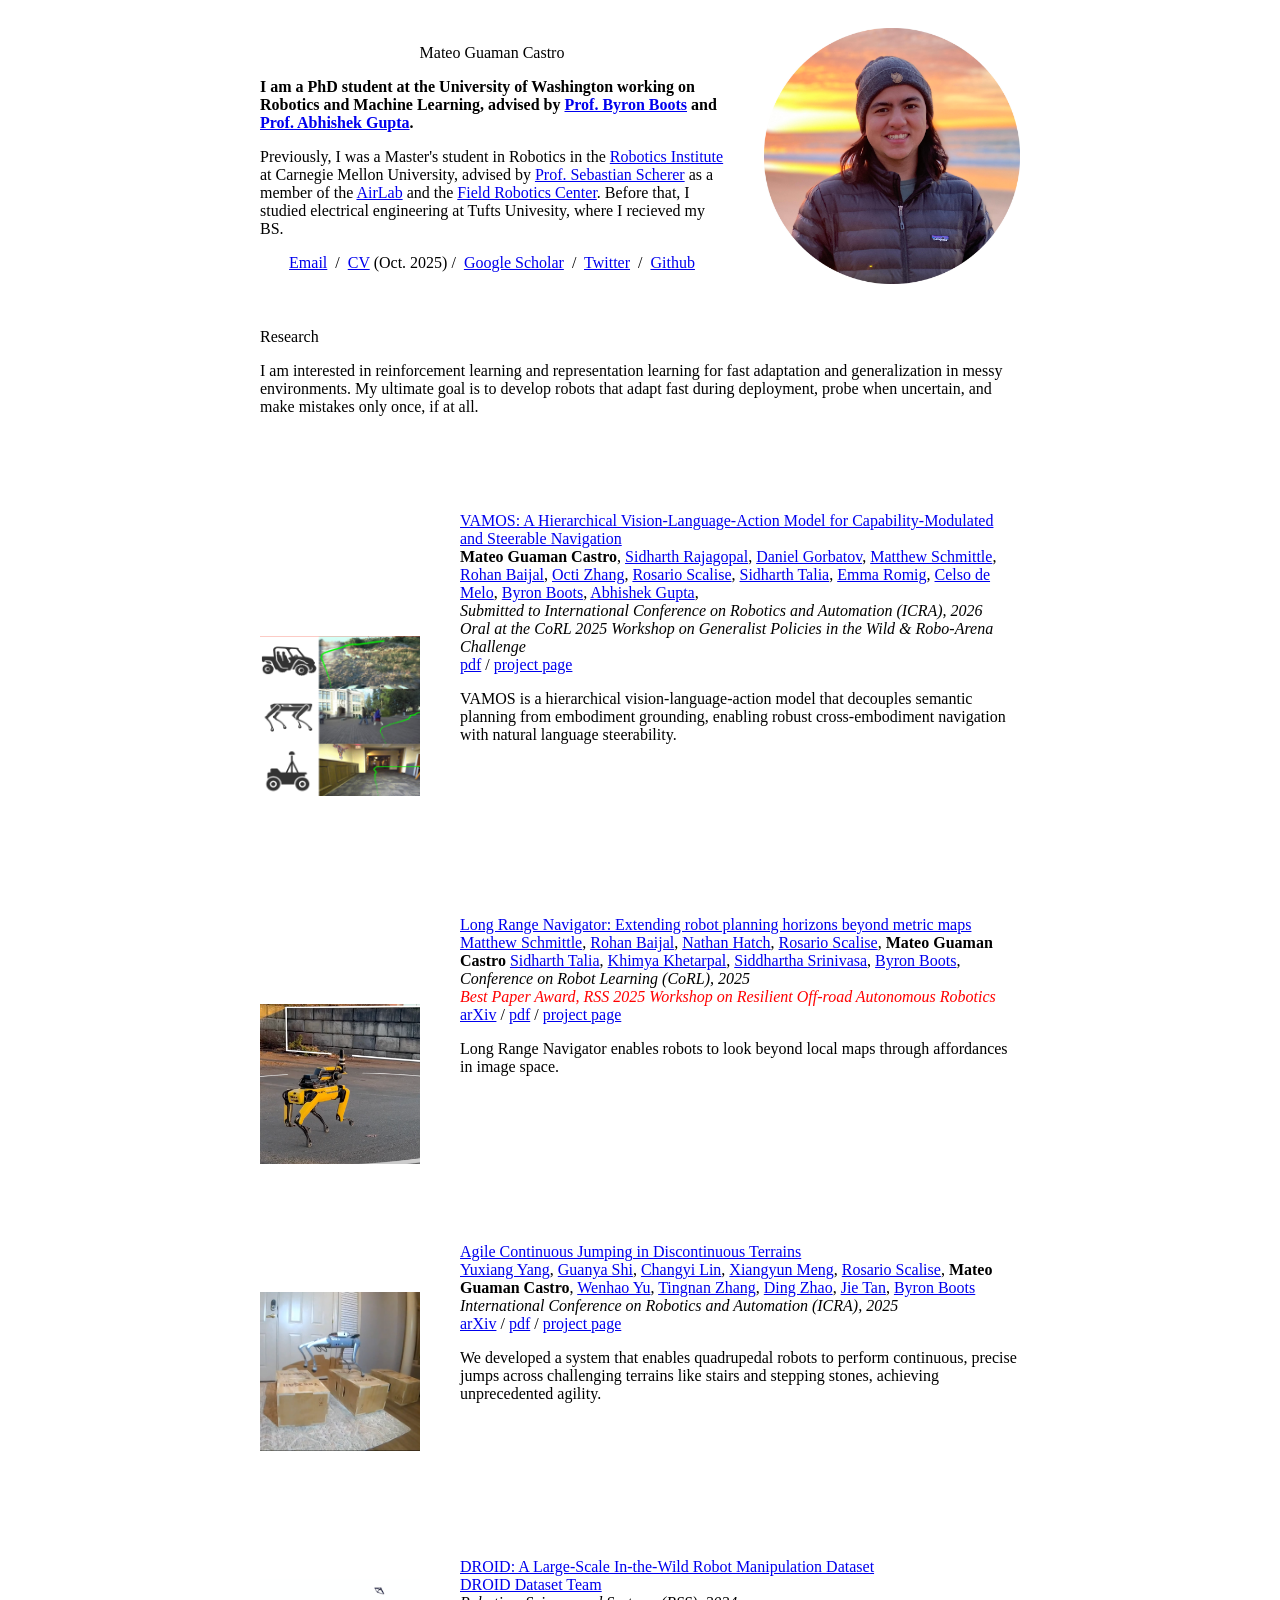
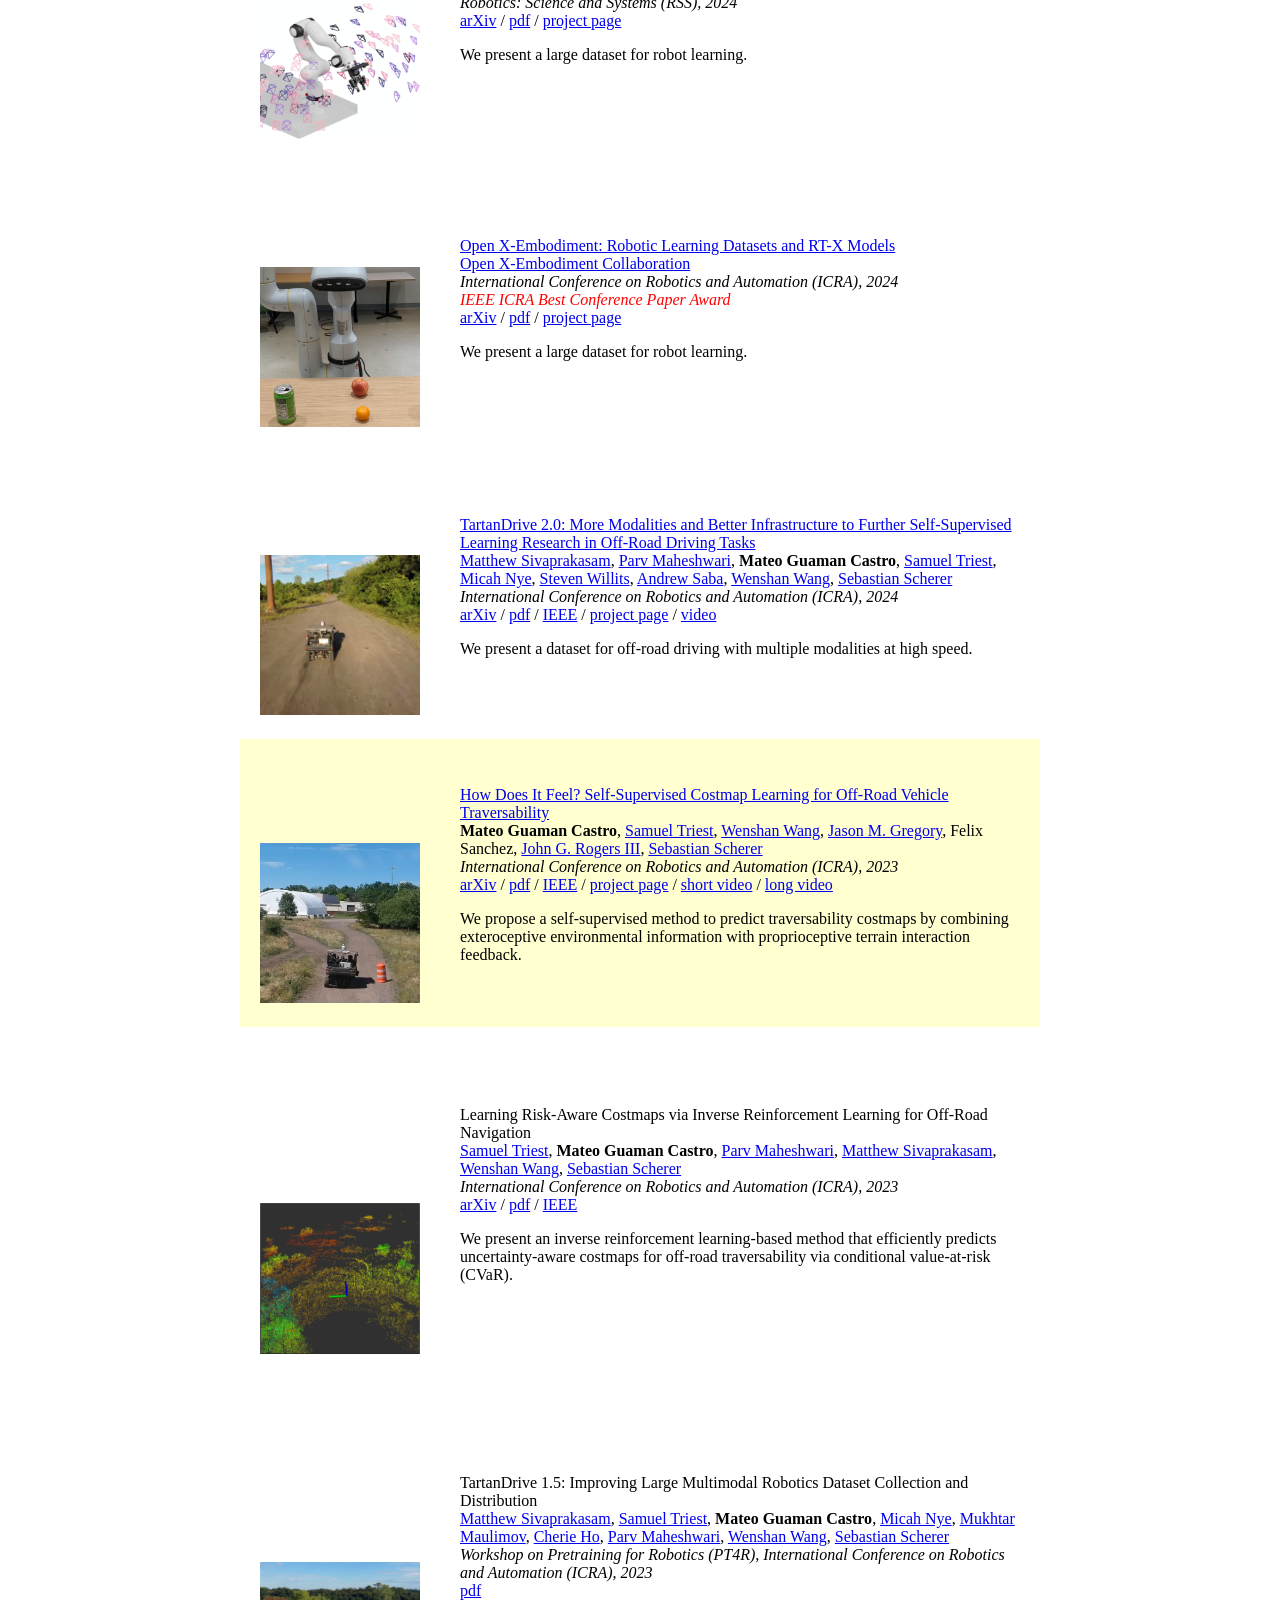
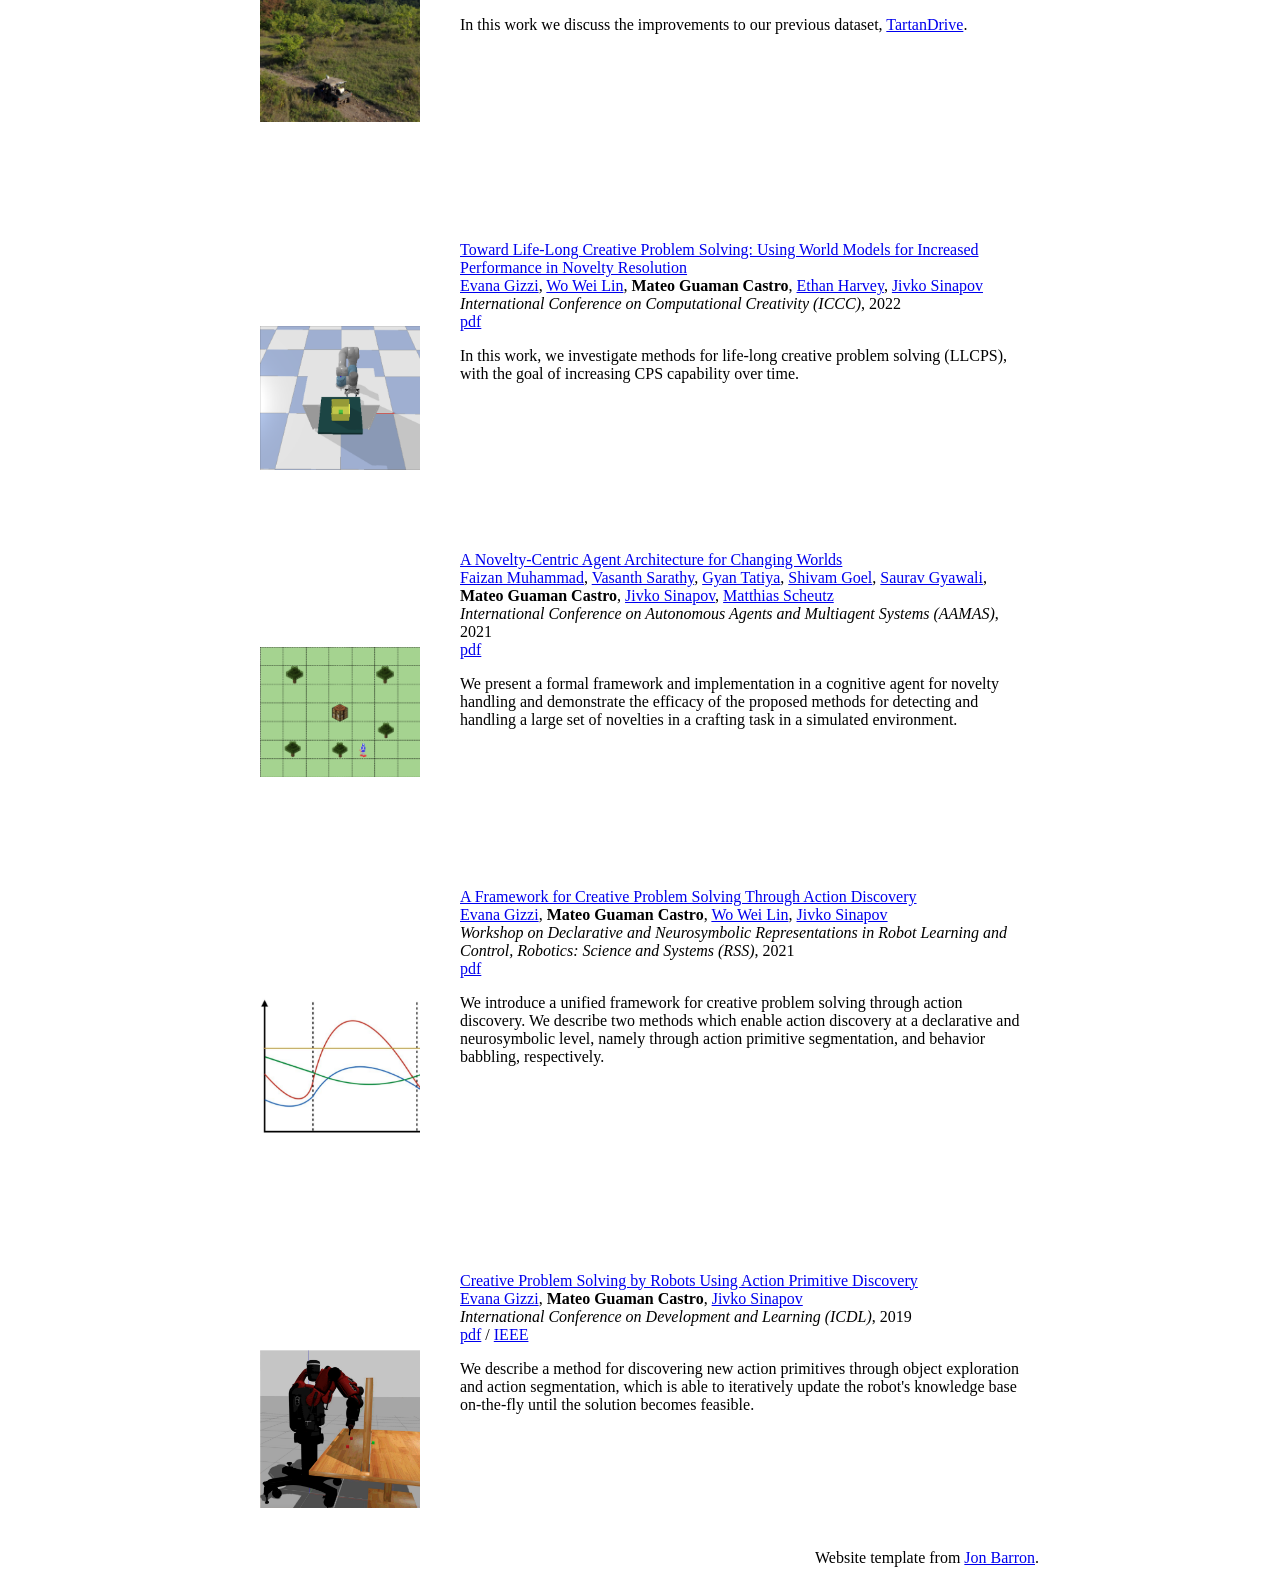
==== commit 89d9e09b: "update" ====
--- a/index.html
+++ b/index.html
@@ -41,7 +41,7 @@
 
               <p style="text-align:center">
                 <a href="mailto:mateogc@cs.washington.edu">Email</a> &nbsp/&nbsp
-                <a href="data/MateoGuaman-CV.pdf">CV</a> (Dec. 2024)&nbsp/&nbsp
+                <a href="data/MateoGuaman-CV.pdf">CV</a> (Oct. 2025)&nbsp/&nbsp
                 <!-- <a href="data/JonBarron-bio.txt">Bio</a> &nbsp/&nbsp -->
                 <a href="https://scholar.google.com/citations?user=0hkU6uEAAAAJ&hl=en">Google Scholar</a> &nbsp/&nbsp
                 <a href="https://twitter.com/mateoguaman">Twitter</a> &nbsp/&nbsp
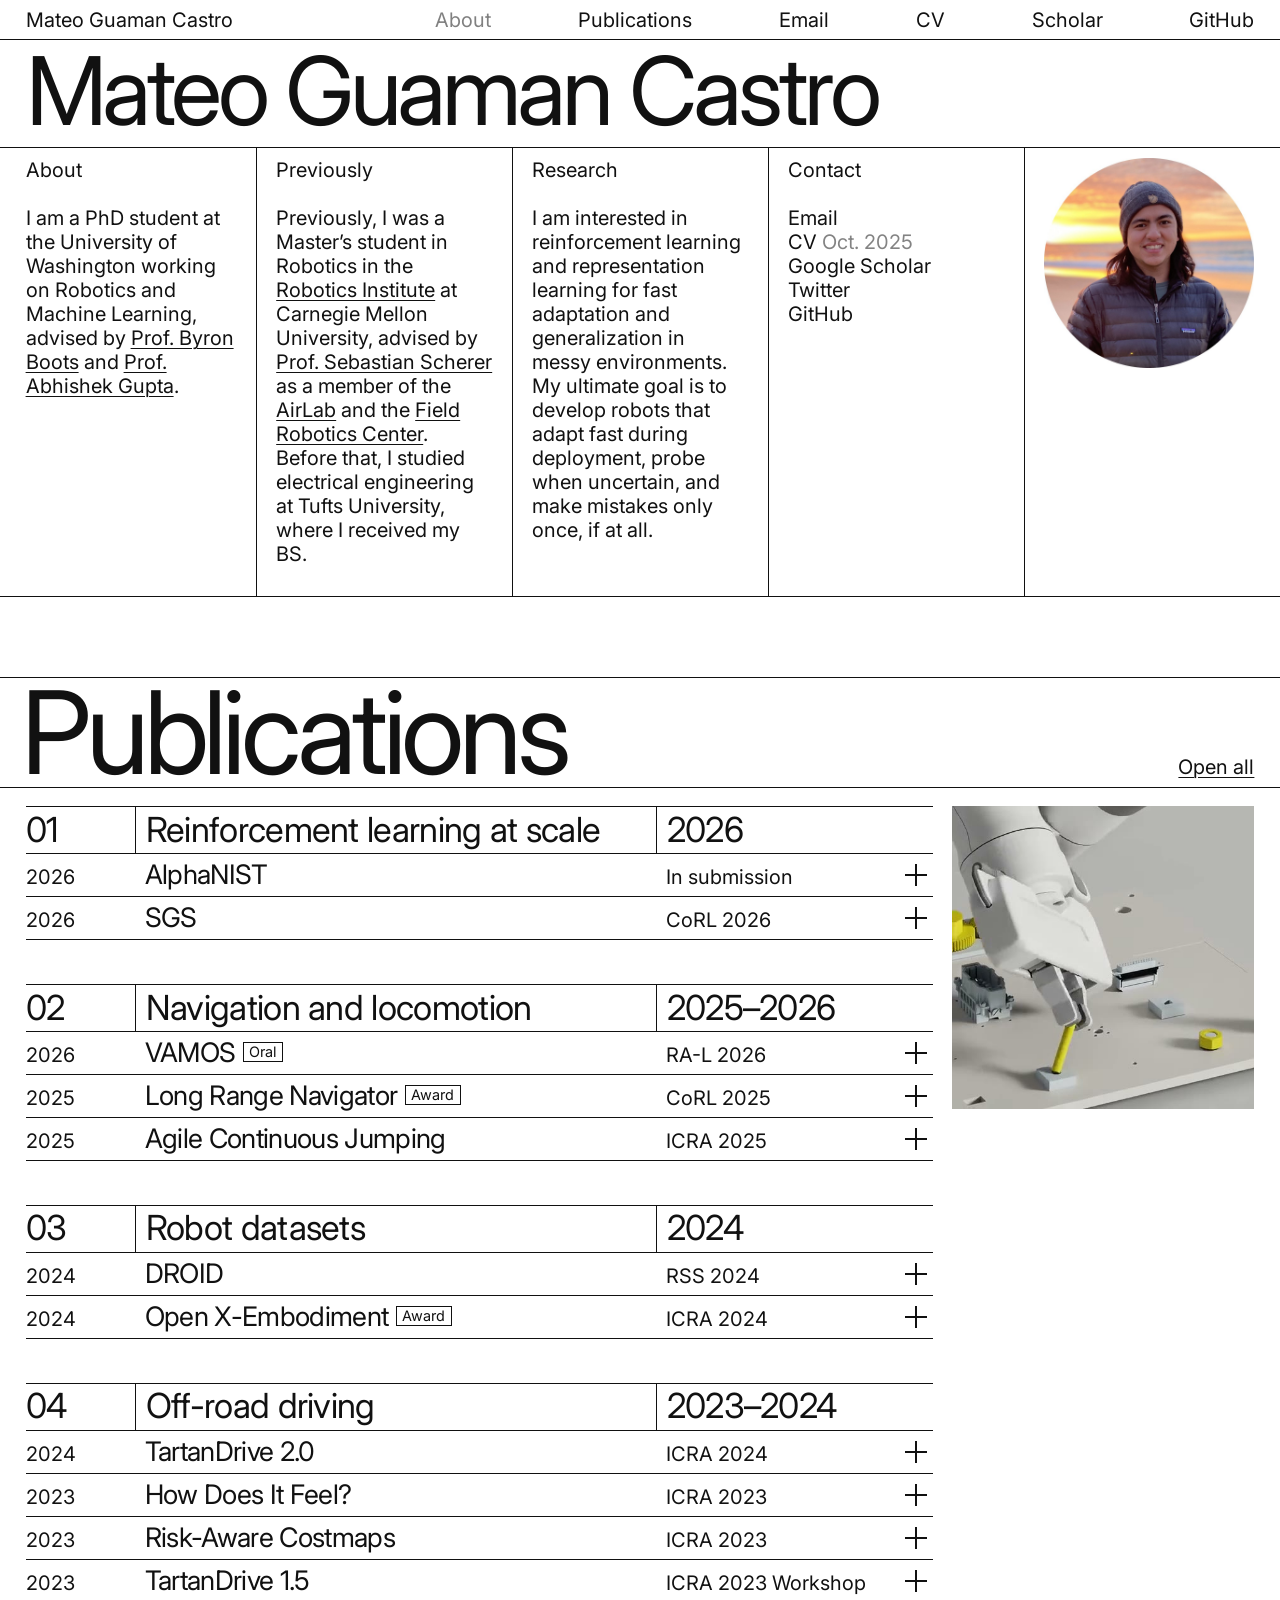
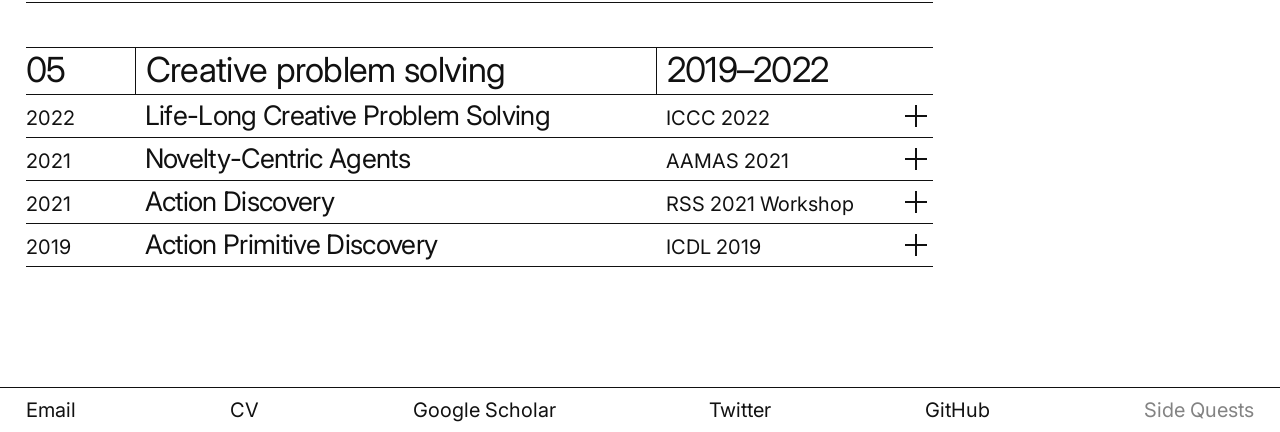
==== commit ad76e44c: "Swiss redesign of the site Replace the Jon Barron template with a Swiss-style page: the name across " ====
--- a/index.html
+++ b/index.html
@@ -1,798 +1,598 @@
-<!DOCTYPE HTML>
+<!doctype html>
 <html lang="en">
-  <head>
-    <!-- Google tag (gtag.js) -->
-    <script async src="https://www.googletagmanager.com/gtag/js?id=G-3ZY845XSCQ"></script>
-    <script>
-      window.dataLayer = window.dataLayer || [];
-      function gtag(){dataLayer.push(arguments);}
-      gtag('js', new Date());
-
-      gtag('config', 'G-3ZY845XSCQ');
-    </script>
-    
-    <meta http-equiv="Content-Type" content="text/html; charset=UTF-8">
-
+<head>
+  <!-- Google tag (gtag.js) -->
+  <script async src="https://www.googletagmanager.com/gtag/js?id=G-3ZY845XSCQ"></script>
+  <script>
+    window.dataLayer = window.dataLayer || [];
+    function gtag(){dataLayer.push(arguments);}
+    gtag('js', new Date());
+    gtag('config', 'G-3ZY845XSCQ');
+  </script>
+
+  <meta charset="utf-8">
+  <meta name="viewport" content="width=device-width, initial-scale=1">
   <title>Mateo Guaman Castro</title>
-  
   <meta name="author" content="Mateo Guaman Castro">
-  <meta name="viewport" content="width=device-width, initial-scale=1">
-  
-  <link rel="stylesheet" type="text/css" href="stylesheet.css">
-	<!-- <link rel="icon" href="data:image/svg+xml,<svg xmlns=%22http://www.w3.org/2000/svg%22 viewBox=%220 0 100 100%22><text y=%22.9em%22 font-size=%2290%22>🌐</text></svg>"> -->
+  <meta name="description" content="Mateo Guaman Castro, PhD student at the University of Washington working on robotics and machine learning.">
+  <link rel="preconnect" href="https://fonts.googleapis.com">
+  <link rel="preconnect" href="https://fonts.gstatic.com" crossorigin>
+  <link rel="stylesheet" href="https://fonts.googleapis.com/css2?family=Inter:wght@400&display=swap">
+  <link rel="stylesheet" href="stylesheet.css">
 </head>
-
 <body>
-  <table style="width:100%;max-width:800px;border:0px;border-spacing:0px;border-collapse:separate;margin-right:auto;margin-left:auto;"><tbody>
-    <tr style="padding:0px">
-      <td style="padding:0px">
-        <table style="width:100%;border:0px;border-spacing:0px;border-collapse:separate;margin-right:auto;margin-left:auto;"><tbody>
-          <tr style="padding:0px">
-            <td style="padding:2.5%;width:63%;vertical-align:middle">
-              <p style="text-align:center">
-                <name>Mateo Guaman Castro</name>
-              </p><b>I am a PhD student at the University of Washington working on Robotics and Machine Learning, advised by <a href="https://homes.cs.washington.edu/~bboots/">Prof. Byron Boots</a> and <a href="https://homes.cs.washington.edu/~abhgupta/">Prof. Abhishek Gupta</a>.</b></p>
-              <p>Previously, I was a Master's student in Robotics in the <a href="https://www.ri.cmu.edu/">Robotics Institute</a> at Carnegie Mellon University, advised by <a href="https://theairlab.org/team/sebastian/">Prof. Sebastian Scherer</a> as a member of the <a href="https://theairlab.org/">AirLab</a> and the <a href="https://frc.ri.cmu.edu/">Field Robotics Center</a>.  Before that, I studied electrical engineering at Tufts Univesity, where I recieved my BS.
-              </p>
-
-              <!-- <p>Before that, I studied electrical engineering at Tufts Univesity, where I recieved my BS. I was a researcher in the <a href="https://mulip.cs.tufts.edu/">Multimodal Learning, Interaction, and Perception Lab (MuLIP)</a> advised by <a href="https://www.eecs.tufts.edu/~jsinapov/">Dr. Jivko Sinapov</a> and <a href="https://scholar.google.com/citations?user=QI6VNEgAAAAJ&hl=en">Dr. Evana Gizzi</a>. I was also a research intern working with <a href="https://www.cs.cmu.edu/~./choset/">Dr. Howie Choset</a> in the <a href="http://biorobotics.ri.cmu.edu/">Biorobotics lab</a> at Carnegie Mellon University, and <a href="https://www.marmotlab.org/bio.html">Dr. Guillaume Sartoretti</a> in the <a href="https://www.marmotlab.org/">Multi-Agent Robotic Motion (MARMoT) Lab</a> at the National University of Singapore. 
-              </p> -->
-
-
-              <p style="text-align:center">
-                <a href="mailto:mateogc@cs.washington.edu">Email</a> &nbsp/&nbsp
-                <a href="data/MateoGuaman-CV.pdf">CV</a> (Oct. 2025)&nbsp/&nbsp
-                <!-- <a href="data/JonBarron-bio.txt">Bio</a> &nbsp/&nbsp -->
-                <a href="https://scholar.google.com/citations?user=0hkU6uEAAAAJ&hl=en">Google Scholar</a> &nbsp/&nbsp
-                <a href="https://twitter.com/mateoguaman">Twitter</a> &nbsp/&nbsp
-                <a href="https://github.com/mateoguaman/">Github</a>
-              </p>
-            </td>
-            <td style="padding:2.5%;width:40%;max-width:40%">
-              <a href="images/mateo.jpg"><img style="width:100%;max-width:100%" alt="profile photo" src="images/mateo_circle.jpg" class="hoverZoomLink"></a>
-            </td>
-          </tr>
-        </tbody></table>
-        <table style="width:100%;border:0px;border-spacing:0px;border-collapse:separate;margin-right:auto;margin-left:auto;"><tbody>
-            <tr>
-            <td style="padding:20px;width:100%;vertical-align:middle">
-              <heading>Research</heading>
-              <p>I am interested in reinforcement learning and representation learning for fast adaptation and generalization in messy environments. My ultimate goal is to develop robots that adapt fast during deployment, probe when uncertain, and make mistakes only once, if at all.
-              </p>
-            </td>
-          </tr>
-        </tbody></table>
-
-        <!-- <table width="100%" align="center" border="0" cellspacing="0" cellpadding="10">
-          <tr><td>
-            <heading>News</heading>
-            <ul>
-            <li> <b>September 2023:</b> I joined UW as a PhD student in Robotics!</li>
-            <li> <b>July 2023:</b> I attended ICML 2023, where I served as Social Chair at the <a href="https://www.latinxinai.org/icml-2023">LatinX in AI workshop</a>.</li>
-            <li> <b>July 2023:</b> I defended my Master's thesis at Carnegie Mellon University! Here is the recorded <a href="https://youtu.be/jxloFt88ozY">video</a>.</li>
-            <li> <b>May 2023:</b> I presented two conference papers and one workshop paper at ICRA 2023, my first ever in-person conference.</li>
-            </ul>
-          </td></tr>
-        </table> -->
-
-
-        <table style="width:100%;border:0px;border-spacing:0px;border-collapse:separate;margin-right:auto;margin-left:auto;"><tbody>
-
-          <!-- <tr onmouseout="vamos_stop()" onmouseover="vamos_start()"> -->
-            <!-- <td style="padding:20px;width:25%;vertical-align:middle">
-              <div class="one">
-                <div class="two" id='vamos_image'><video  width=100% height=100% muted autoplay loop>
-                <source src="images/cropped_vamos.mp4" type="video/mp4">
-                Your browser does not support the video tag.
-                </video></div>
-                <img src='images/cropped_vamos_preview.png' width="160">
-              </div>
-              
-              <script type="text/javascript">
-                function vamos_start() {
-                  document.getElementById('vamos_image').style.opacity = "1";
-                }
-
-                function vamos_stop() {
-                  document.getElementById('vamos_image').style.opacity = "0";
-                }
-                vamos_stop()
-              </script>
-            </td> -->
-          <tr onmouseout="vamos_stop()" onmouseover="vamos_start()"  bgcolor="#ffffd0"></tr>
-            <td style="padding:20px;width:25%;vertical-align:middle">
-              <div class="one">
-                <div class="two" id='vamos_image'>
-                  <img src='images/vamos_after.png' width="160"></div>
-                <img src='images/vamos_before.png' width="160">
-              </div>
-              <script type="text/javascript">
-                function vamos_start() {
-                  document.getElementById('vamos_image').style.opacity = "1";
-                }
-
-                function vamos_stop() {
-                  document.getElementById('vamos_image').style.opacity = "0";
-                }
-                vamos_stop()
-              </script>
-            </td>
-            <td style="padding:20px;width:75%;vertical-align:middle">
-              <a href="https://vamos-vla.github.io">
-                <papertitle>VAMOS: A Hierarchical Vision-Language-Action Model for Capability-Modulated and Steerable Navigation</papertitle>
-              </a>
-              <br>
-              <strong>Mateo Guaman Castro</strong>,
-              <a href="https://www.linkedin.com/in/sidharth-rajagopal-66932a221">Sidharth Rajagopal</a>, 
-              <a href="https://www.linkedin.com/in/daniel-gorbatov-892166220">Daniel Gorbatov</a>, 
-              <a href="https://www.mattschmittle.com/">Matthew Schmittle</a>, 
-              <a href="https://rohanblueboybaijal.github.io/">Rohan Baijal</a>, 
-              <a href="https://zoctipus.github.io/">Octi Zhang</a>, 
-              <a href="https://rosarioscalise.com/">Rosario Scalise</a>, 
-              <a href="https://www.sidharthtalia.com/">Sidharth Talia</a>, 
-              <a href="https://www.linkedin.com/in/emma-romig-97201617">Emma Romig</a>, 
-              <a href="https://celsodemelo.net/">Celso de Melo</a>, 
-              <a href="https://homes.cs.washington.edu/~bboots/">Byron Boots</a>,
-              <a href="https://abhishekunique.github.io">Abhishek Gupta</a>, 
-              <br>
-              <em>Submitted to International Conference on Robotics and Automation (ICRA), 2026</em>
-              <br>
-              <em>Oral at the CoRL 2025 Workshop on Generalist Policies in the Wild & Robo-Arena Challenge</em>
-              <br>
-              <!-- <a href="https://arxiv.org/abs/2409.10923">arXiv</a>
-              / -->
-              <a href="https://vamos-vla.github.io/VAMOS.pdf">pdf</a>
-              /
-              <a href="https://vamos-vla.github.io/">project page</a>
-              <p></p>
-              <p>
-                VAMOS is a hierarchical vision-language-action model that decouples semantic planning from embodiment grounding, enabling robust cross-embodiment navigation with natural language steerability.
-              </p>
-            </td>
-          </tr>
-
-          <!-- <tr onmouseout="lrn_stop()" onmouseover="lrn_start()">
-            <td style="padding:20px;width:25%;vertical-align:middle">
-              <div class="one">
-                <div class="two" id='lrn_image'><video  width=100% height=100% muted autoplay loop>
-                <source src="images/cropped_lrn.mp4" type="video/mp4">
-                Your browser does not support the video tag.
-                </video></div>
-                <img src='images/cropped_lrn_preview.png' width="160">
-              </div>
-              
-              <script type="text/javascript">
-                function lrn_start() {
-                  document.getElementById('lrn_image').style.opacity = "1";
-                }
-
-                function lrn_stop() {
-                  document.getElementById('lrn_image').style.opacity = "0";
-                }
-                lrn_stop()
-              </script>
-            </td> -->
-          <tr onmouseout="lrn_stop()" onmouseover="lrn_start()"></tr>
-            <td style="padding:20px;width:25%;vertical-align:middle">
-              <div class="one">
-                <div class="two" id='lrn_image'>
-                  <img src='images/lrn_after.png' width="160"></div>
-                <img src='images/lrn_before.png' width="160">
-              </div>
-              <script type="text/javascript">
-                function lrn_start() {
-                  document.getElementById('lrn_image').style.opacity = "1";
-                }
-
-                function lrn_stop() {
-                  document.getElementById('lrn_image').style.opacity = "0";
-                }
-                lrn_stop()
-              </script>
-            </td>
-            <td style="padding:20px;width:75%;vertical-align:middle">
-              <a href="https://personalrobotics.github.io/lrn/">
-                <papertitle>Long Range Navigator: Extending robot planning horizons beyond metric maps</papertitle>
-              </a>
-              <br>
-              <a href="https://www.mattschmittle.com/">Matthew Schmittle</a>, 
-              <a href="https://rohanblueboybaijal.github.io/">Rohan Baijal</a>,
-              <a href="https://nhatch.github.io/">Nathan Hatch</a>,
-              <a href="https://rosarioscalise.com/">Rosario Scalise</a>,
-              <strong>Mateo Guaman Castro</strong>
-              <a href="https://www.sidharthtalia.com/">Sidharth Talia</a>, 
-              <a href="https://kkhetarpal.github.io/">Khimya Khetarpal</a>, 
-              <a href="https://goodrobot.ai/">Siddhartha Srinivasa</a>, 
-              <a href="https://homes.cs.washington.edu/~bboots/">Byron Boots</a>,
-              <br>
-              <em>Conference on Robot Learning (CoRL), 2025</em>
-              <br>
-              <em style="color:red;">Best Paper Award, RSS 2025 Workshop on Resilient Off-road Autonomous Robotics</em>
-              <br>
-              <a href="https://arxiv.org/abs/2504.13149">arXiv</a>
-              /
-              <a href="https://arxiv.org/pdf/2504.13149">pdf</a>
-              /
-              <a href="https://personalrobotics.github.io/lrn/">project page</a>
-              <p></p>
-              <p>
-                Long Range Navigator enables robots to look beyond local maps through affordances in image space.
-              </p>
-            </td>
-          </tr>
-
-          <tr onmouseout="jcod_stop()" onmouseover="jcod_start()">
-            <td style="padding:20px;width:25%;vertical-align:middle">
-              <div class="one">
-                <div class="two" id='jcod_image'><video  width=100% height=100% muted autoplay loop>
-                <source src="images/cropped_jcod.mp4" type="video/mp4">
-                Your browser does not support the video tag.
-                </video></div>
-                <img src='images/cropped_jcod_preview.png' width="160">
-              </div>
-              
-              <script type="text/javascript">
-                function jcod_start() {
-                  document.getElementById('jcod_image').style.opacity = "1";
-                }
-
-                function jcod_stop() {
-                  document.getElementById('jcod_image').style.opacity = "0";
-                }
-                jcod_stop()
-              </script>
-            </td>
-            <td style="padding:20px;width:75%;vertical-align:middle">
-              <a href="https://yxyang.github.io/jumping_cod/">
-                <papertitle>Agile Continuous Jumping in Discontinuous Terrains</papertitle>
-              </a>
-              <br>
-              <a href="https://yxyang.github.io/">Yuxiang Yang</a>, 
-              <a href="https://www.gshi.me/">Guanya Shi</a>, 
-              <a href="https://linchangyi1.github.io/">Changyi Lin</a>, 
-              <a href="https://homes.cs.washington.edu/~xiangyun/">Xiangyun Meng</a>, 
-              <a href="https://rosarioscalise.com/">Rosario Scalise</a>, 
-              <strong>Mateo Guaman Castro</strong>,
-              <a href="https://wenhaoyu.weebly.com/">Wenhao Yu</a>, 
-              <a href="https://research.google/people/TingnanZhang/">Tingnan Zhang</a>, 
-              <a href="https://www.meche.engineering.cmu.edu/directory/bios/zhao-ding.html">Ding Zhao</a>, 
-              <a href="https://www.jie-tan.net/">Jie Tan</a>, 
-              <a href="https://homes.cs.washington.edu/~bboots/">Byron Boots</a>
-              <br>
-              <em>International Conference on Robotics and Automation (ICRA), 2025</em>
-              <br>
-              <a href="https://arxiv.org/abs/2409.10923">arXiv</a>
-              /
-              <a href="https://arxiv.org/pdf/2409.10923">pdf</a>
-              /
-              <a href="https://yxyang.github.io/jumping_cod/">project page</a>
-              <p></p>
-              <p>
-                We developed a system that enables quadrupedal robots to perform continuous, precise jumps across challenging terrains like stairs and stepping stones, achieving unprecedented agility.
-              </p>
-            </td>
-          </tr>
-
-          <tr onmouseout="droid_stop()" onmouseover="droid_start()">
-            <td style="padding:20px;width:25%;vertical-align:middle">
-              <div class="one">
-                <div class="two" id='droid_image'><video  width=100% height=100% muted autoplay loop>
-                <source src="images/cropped_droid.mp4" type="video/mp4">
-                Your browser does not support the video tag.
-                </video></div>
-                <img src='images/cropped_droid_preview.png' width="160">
-              </div>
-              
-              <script type="text/javascript">
-                function droid_start() {
-                  document.getElementById('droid_image').style.opacity = "1";
-                }
-
-                function droid_stop() {
-                  document.getElementById('droid_image').style.opacity = "0";
-                }
-                droid_stop()
-              </script>
-            </td>
-            <td style="padding:20px;width:75%;vertical-align:middle">
-              <a href="https://droid-dataset.github.io/">
-                <papertitle>DROID: A Large-Scale In-the-Wild Robot Manipulation Dataset</papertitle>
-              </a>
-              <br>
-              <a href="https://droid-dataset.github.io/">DROID Dataset Team</a>
-              <br>
-              <em>Robotics: Science and Systems (RSS), 2024</em>
-              <br>
-              <a href="https://arxiv.org/abs/2403.12945">arXiv</a>
-              /
-              <a href="https://arxiv.org/pdf/2403.12945">pdf</a>
-              /
-              <a href="https://droid-dataset.github.io/">project page</a>
-              <p></p>
-              <p>
-                We present a large dataset for robot learning.
-              </p>
-            </td>
-          </tr>
-
-          <tr onmouseout="oxe_stop()" onmouseover="oxe_start()">
-            <td style="padding:20px;width:25%;vertical-align:middle">
-              <div class="one">
-                <div class="two" id='oxe_image'><video  width=100% height=100% muted autoplay loop>
-                <source src="images/cropped_oxe2.mp4" type="video/mp4">
-                Your browser does not support the video tag.
-                </video></div>
-                <img src='images/cropped_oxe2_preview.png' width="160">
-              </div>
-              
-              <script type="text/javascript">
-                function oxe_start() {
-                  document.getElementById('oxe_image').style.opacity = "1";
-                }
-
-                function oxe_stop() {
-                  document.getElementById('oxe_image').style.opacity = "0";
-                }
-                oxe_stop()
-              </script>
-            </td>
-            <td style="padding:20px;width:75%;vertical-align:middle">
-              <a href="https://robotics-transformer-x.github.io/">
-                <papertitle>Open X-Embodiment: Robotic Learning Datasets and RT-X Models</papertitle>
-              </a>
-              <br>
-              <a href="https://robotics-transformer-x.github.io/">Open X-Embodiment Collaboration</a>
-              <br>
-              <em>International Conference on Robotics and Automation (ICRA), 2024</em>
-              <br>
-              <em style="color:red;">IEEE ICRA Best Conference Paper Award</em>
-              <br>
-              <a href="https://arxiv.org/abs/2310.08864">arXiv</a>
-              /
-              <a href="https://arxiv.org/pdf/2310.08864">pdf</a>
-              /
-              <a href="https://robotics-transformer-x.github.io/">project page</a>
-              <p></p>
-              <p>
-                We present a large dataset for robot learning.
-              </p>
-            </td>
-          </tr>
-
-          <tr onmouseout="tartandrive2_stop()" onmouseover="tartandrive2_start()">
-            <td style="padding:20px;width:25%;vertical-align:middle">
-              <div class="one">
-                <div class="two" id='tartandrive2_image'><video  width=100% height=100% muted autoplay loop>
-                <source src="images/cropped_tartandrive2.mp4" type="video/mp4">
-                Your browser does not support the video tag.
-                </video></div>
-                <img src='images/cropped_tartandrive2_teaser.png' width="160">
-              </div>
-              
-              <script type="text/javascript">
-                function tartandrive2_start() {
-                  document.getElementById('tartandrive2_image').style.opacity = "1";
-                }
-
-                function tartandrive2_stop() {
-                  document.getElementById('tartandrive2_image').style.opacity = "0";
-                }
-                tartandrive2_stop()
-              </script>
-            </td>
-            <td style="padding:20px;width:75%;vertical-align:middle">
-              <a href="https://theairlab.org/TartanDrive2/">
-                <papertitle>TartanDrive 2.0: More Modalities and Better Infrastructure to Further Self-Supervised Learning Research in Off-Road Driving Tasks</papertitle>
-              </a>
-              <br>
-              <!-- <a href="https://cs.stanford.edu/~poole/">Ben Poole</a>,
-              <a href="https://www.ajayj.com/">Ajay Jain</a>, -->
-              <a href="https://matthewjsiv.github.io/">Matthew Sivaprakasam</a>, 
-              <a href="https://www.parvmaheshwari.com/">Parv Maheshwari</a>,
-              <strong>Mateo Guaman Castro</strong>,
-							<a href="https://striest.github.io/">Samuel Triest</a>, 
-              <a href="https://www.linkedin.com/in/micah-nye-9105051b7/">Micah Nye</a>, 
-              <a href="https://theairlab.org/team/stevenw/">Steven Willits</a>, 
-              <a href="https://www.linkedin.com/in/asaba96">Andrew Saba</a>, 
-              <a href="https://theairlab.org/team/wenshan/">Wenshan Wang</a>, 
-              <a href="https://theairlab.org/team/sebastian/">Sebastian Scherer</a>
-              <br>
-              <em>International Conference on Robotics and Automation (ICRA), 2024</em>
-              <br>
-              <a href="https://arxiv.org/abs/2402.01913">arXiv</a>
-              /
-              <a href="https://arxiv.org/pdf/2402.01913">pdf</a>
-              /
-              <a href="https://ieeexplore.ieee.org/document/10611265/">IEEE</a>
-              /
-              <a href="https://theairlab.org/TartanDrive2/">project page</a>
-              /
-              <a href="https://drive.google.com/file/d/1J-KePd_W2gOLecS1YwolOlKhKFw3ANbF/view">video</a>
-              <p></p>
-              <p>
-                We present a dataset for off-road driving with multiple modalities at high speed.
-              </p>
-            </td>
-          </tr>
-
-          <tr onmouseout="hdif_stop()" onmouseover="hdif_start()"  bgcolor="#ffffd0">
-            <td style="padding:20px;width:25%;vertical-align:middle">
-              <div class="one">
-                <div class="two" id='hdif_image'><video  width=100% height=100% muted autoplay loop>
-                <source src="images/cropped_hdif_preview.mp4" type="video/mp4">
-                Your browser does not support the video tag.
-                </video></div>
-                <img src='images/cropped_hdif_image.png' width="160">
-              </div>
-              
-              <script type="text/javascript">
-                function hdif_start() {
-                  document.getElementById('hdif_image').style.opacity = "1";
-                }
-
-                function hdif_stop() {
-                  document.getElementById('hdif_image').style.opacity = "0";
-                }
-                hdif_stop()
-              </script>
-            </td>
-            <td style="padding:20px;width:75%;vertical-align:middle">
-              <a href="https://mateoguaman.github.io/hdif/">
-                <papertitle>How Does It Feel? Self-Supervised Costmap Learning for Off-Road Vehicle Traversability</papertitle>
-              </a>
-              <br>
-              <!-- <a href="https://cs.stanford.edu/~poole/">Ben Poole</a>,
-              <a href="https://www.ajayj.com/">Ajay Jain</a>, -->
-              <strong>Mateo Guaman Castro</strong>,
-							<a href="https://striest.github.io/">Samuel Triest</a>, 
-              <a href="https://theairlab.org/team/wenshan/">Wenshan Wang</a>, 
-              <a href="https://www.linkedin.com/in/jason-gregory-88b70b167  ">Jason M. Gregory</a>, 
-              Felix Sanchez, 
-              <a href="https://www.linkedin.com/in/john-rogers-41921a12
-              ">John G. Rogers III</a>, 
-              <a href="https://theairlab.org/team/sebastian/">Sebastian Scherer</a>
-              <br>
-              <em>International Conference on Robotics and Automation (ICRA), 2023</em>
-              <br>
-              <a href="https://arxiv.org/abs/2209.10788">arXiv</a>
-              /
-              <a href="https://arxiv.org/pdf/2209.10788.pdf">pdf</a>
-              /
-              <a href="https://ieeexplore.ieee.org/abstract/document/10160856">IEEE</a>
-              /
-              <a href="https://mateoguaman.github.io/hdif/">project page</a>
-              /
-              <a href="https://www.youtube.com/watch?v=19sDs1S8IGk">short video</a>
-              /
-              <a href="https://www.youtube.com/watch?v=866HUBQEZnU">long video</a>
-              <p></p>
-              <p>
-                We propose a self-supervised method to predict traversability costmaps by combining exteroceptive environmental information with proprioceptive terrain interaction feedback. 
-              </p>
-            </td>
-          </tr>
-
-
-          <tr onmouseout="irl_icra_stop()" onmouseover="irl_icra_start()">
-            <td style="padding:20px;width:25%;vertical-align:middle">
-              <div class="one">
-                <div class="two" id='irl_icra_image'>
-                  <img src='images/irl_icra_after.png' width="160"></div>
-                <img src='images/irl_icra_before.png' width="160">
-              </div>
-              <script type="text/javascript">
-                function irl_icra_start() {
-                  document.getElementById('irl_icra_image').style.opacity = "1";
-                }
-
-                function irl_icra_stop() {
-                  document.getElementById('irl_icra_image').style.opacity = "0";
-                }
-                irl_icra_stop()
-              </script>
-            </td>
-            <td style="padding:20px;width:75%;vertical-align:middle">
-              <!-- <a href="TODO"> -->
-                <papertitle>Learning Risk-Aware Costmaps via Inverse Reinforcement Learning for Off-Road Navigation</papertitle>
-              </a>
-              <br>
-              <a href="https://striest.github.io/">Samuel Triest</a>, 
-              <strong>Mateo Guaman Castro</strong>,
-              <a href="https://www.parvmaheshwari.com/">Parv Maheshwari</a>,
-              <a href="https://www.linkedin.com/in/matthew-sivaprakasam-a089a1162">Matthew Sivaprakasam</a>, 
-              <a href="https://theairlab.org/team/wenshan/">Wenshan Wang</a>, 
-              <a href="https://theairlab.org/team/sebastian/">Sebastian Scherer</a>
-              <br>
-              <em>International Conference on Robotics and Automation (ICRA), 2023</em>
-              <br>
-              <a href="https://arxiv.org/abs/2302.00134">arXiv</a>
-              /
-              <a href="https://arxiv.org/pdf/2302.00134.pdf">pdf</a>
-              /
-              <a href="https://ieeexplore.ieee.org/document/10161268">IEEE</a>
-              <p></p>
-              <p>
-                We present an inverse reinforcement learning-based method that efficiently predicts uncertainty-aware costmaps for off-road traversability via conditional value-at-risk (CVaR).
-              </p>
-            </td>
-          </tr>		
-
-          
-          <tr onmouseout="pt4r_stop()" onmouseover="pt4r_start()">
-            <td style="padding:20px;width:25%;vertical-align:middle">
-              <div class="one">
-                <div class="two" id='pt4r_image'>
-                  <img src='images/pt4r_after.png' width="160"></div>
-                <img src='images/pt4r_before.png' width="160">
-              </div>
-              <script type="text/javascript">
-                function pt4r_start() {
-                  document.getElementById('pt4r_image').style.opacity = "1";
-                }
-
-                function pt4r_stop() {
-                  document.getElementById('pt4r_image').style.opacity = "0";
-                }
-                pt4r_stop()
-              </script>
-            </td>
-            <td style="padding:20px;width:75%;vertical-align:middle">
-              <!-- <a href="TODO"> -->
-                <papertitle>TartanDrive 1.5: Improving Large Multimodal Robotics Dataset Collection and Distribution</papertitle>
-              </a>
-              <br>
-              <a href="https://www.linkedin.com/in/matthew-sivaprakasam-a089a1162">Matthew Sivaprakasam</a>,
-              <a href="https://striest.github.io/">Samuel Triest</a>, 
-              <strong>Mateo Guaman Castro</strong>,
-              <a href="https://www.linkedin.com/in/micah-nye/">Micah Nye</a>,
-              <a href="https://www.linkedin.com/in/maulimov/">Mukhtar Maulimov</a>,
-              <a href="https://cherieho.com/">Cherie Ho</a>,
-              <a href="https://www.parvmaheshwari.com/">Parv Maheshwari</a>,
-              <a href="https://theairlab.org/team/wenshan/">Wenshan Wang</a>, 
-              <a href="https://theairlab.org/team/sebastian/">Sebastian Scherer</a>
-              <br>
-              <em>Workshop on Pretraining for Robotics (PT4R), International Conference on Robotics and Automation (ICRA), 2023</em>
-              <br>
-              <a href="https://openreview.net/pdf?id=7Y1pnhFJUT">pdf</a>
-              <p></p>
-              <p>
-                In this work we discuss the improvements to our previous dataset, <a href="https://arxiv.org/pdf/2205.01791.pdf">TartanDrive</a>.
-              </p>
-            </td>
-          </tr>	
-
-
-          <tr onmouseout="iccc_stop()" onmouseover="iccc_start()">
-            <td style="padding:20px;width:25%;vertical-align:middle">
-            <div class="one">
-            <div class="two" id='iccc_image'>
-              <img src='images/iccc_after.png' width="160"></div>
-            <img src='images/iccc_before.png' width="160">
-            </div>
-            <script type="text/javascript">
-            function iccc_start() {
-              document.getElementById('iccc_image').style.opacity = "1";
-            }
-  
-            function iccc_stop() {
-              document.getElementById('iccc_image').style.opacity = "0";
-            }
-            iccc_stop()
-            </script>
-            </td>
-            <td style="padding:20px;width:75%;vertical-align:middle">
-            <a href="https://computationalcreativity.net/iccc22/wp-content/uploads/2022/06/ICCC-2022_6S_Gizzi-et-al..pdf">
-            <papertitle>Toward Life-Long Creative Problem Solving: Using World Models for Increased Performance in Novelty Resolution</papertitle>
-            </a> <br>
-            <a href="https://scholar.google.com/citations?user=QI6VNEgAAAAJ&hl=en">Evana Gizzi</a>, 
-            <a href="https://www.linkedin.com/in/wo-wei-lin-908618207">Wo Wei Lin</a>, 
-            <strong>Mateo Guaman Castro</strong>,
-            <a href="https://thostle.com/">Ethan Harvey</a>,
-            <a href="https://www.eecs.tufts.edu/~jsinapov/">Jivko Sinapov</a>
-            <br>
-            <em>International Conference on Computational Creativity (ICCC)</em>, 2022
-            <br>
-            <a href="https://computationalcreativity.net/iccc22/wp-content/uploads/2022/06/ICCC-2022_6S_Gizzi-et-al..pdf">pdf</a>
-            <p></p>
-            <p>
-              In this work, we investigate methods for life-long creative problem solving (LLCPS), with the goal of increasing CPS capability over time.
-            </p>
-            </td>
-            </tr> 
-
-
-
-            <tr onmouseout="aamas_stop()" onmouseover="aamas_start()">
-              <td style="padding:20px;width:25%;vertical-align:middle">
-              <div class="one">
-              <div class="two" id='aamas_image'>
-                <img src='images/aamas_after.png' width="160"></div>
-              <img src='images/aamas_before.png' width="160">
-              </div>
-              <script type="text/javascript">
-              function aamas_start() {
-                document.getElementById('aamas_image').style.opacity = "1";
-              }
-    
-              function aamas_stop() {
-                document.getElementById('aamas_image').style.opacity = "0";
-              }
-              aamas_stop()
-              </script>
-              </td>
-              <td style="padding:20px;width:75%;vertical-align:middle">
-              <a href="https://www.ifaamas.org/Proceedings/aamas2021/pdfs/p925.pdf">
-                <papertitle>A Novelty-Centric Agent Architecture for Changing Worlds</papertitle>
-                </a> <br>
-                <a href="https://faizan-m.github.io/">Faizan Muhammad</a>, 
-                <a href="https://www.sift.net/staff/vasanth-sarathy">Vasanth Sarathy</a>, 
-                <a href="https://www.eecs.tufts.edu/~gtatiya/">Gyan Tatiya</a>,
-                <a href="https://sites.google.com/view/shivam-goel/home">Shivam Goel</a>,
-                <a href="https://www.linkedin.com/in/sauravgyawali">Saurav Gyawali</a>,
-                <strong>Mateo Guaman Castro</strong>,
-                <a href="https://www.eecs.tufts.edu/~jsinapov/">Jivko Sinapov</a>, 
-                <a href="https://engineering.tufts.edu/cs/people/faculty/matthias-scheutz">Matthias Scheutz</a> 
-                <br>
-                <em>International Conference on Autonomous Agents and Multiagent Systems (AAMAS)</em>, 2021
-                <br>
-                <a href="https://www.ifaamas.org/Proceedings/aamas2021/pdfs/p925.pdf">pdf</a>
-                <p></p>
-                <p>
-                  We present a formal framework and implementation in a cognitive agent for novelty handling and demonstrate the efficacy of the proposed methods for detecting and handling a large set of novelties in a crafting task in a simulated environment.
-                </p>
-                </td>
-                </tr> 
-
-
-
-
-                <tr onmouseout="rss_dnr_rob_stop()" onmouseover="rss_dnr_rob_start()">
-                  <td style="padding:20px;width:25%;vertical-align:middle">
-                  <div class="one">
-                  <div class="two" id='rss_dnr_rob_image'>
-                    <img src='images/rss_2021_after.png' width="160"></div>
-                  <img src='images/rss_2021_before.png' width="160">
-                  </div>
-                  <script type="text/javascript">
-                  function rss_dnr_rob_start() {
-                    document.getElementById('rss_dnr_rob_image').style.opacity = "1";
-                  }
-        
-                  function rss_dnr_rob_stop() {
-                    document.getElementById('rss_dnr_rob_image').style.opacity = "0";
-                  }
-                  rss_dnr_rob_stop()
-                  </script>
-                  </td>
-                  <td style="padding:20px;width:75%;vertical-align:middle">
-                  <a href="https://drive.google.com/file/d/1oWU2UpRq73BLvkcMEffqHkildm5uIa8i/view">
-                    <papertitle>A Framework for Creative Problem
-                      Solving Through Action Discovery</papertitle>
-                    </a> <br>
-                    <a href="https://scholar.google.com/citations?user=QI6VNEgAAAAJ&hl=en">Evana Gizzi</a>, 
-                    <strong>Mateo Guaman Castro</strong>, 
-                    <a href="https://www.linkedin.com/in/wo-wei-lin-908618207">Wo Wei Lin</a>, 
-                    <a href="https://www.eecs.tufts.edu/~jsinapov/">Jivko Sinapov</a>
-                    <br>
-                    <em>Workshop on Declarative and Neurosymbolic Representations in Robot Learning and Control, Robotics: Science and Systems (RSS)</em>, 2021
-                    <br>
-                    <a href="https://drive.google.com/file/d/1oWU2UpRq73BLvkcMEffqHkildm5uIa8i/view">pdf</a>
-                    <p></p>
-                    <p>
-                      We introduce a unified framework for creative problem solving through action discovery. We describe two methods which enable action discovery at a declarative and neurosymbolic level, namely through action primitive segmentation, and behavior babbling, respectively.
-                    </p>
-                    </td>
-                    </tr> 
-
-
-
-
-
-                    <tr onmouseout="icdl_stop()" onmouseover="icdl_start()">
-                      <td style="padding:20px;width:25%;vertical-align:middle">
-                      <div class="one">
-                      <div class="two" id='icdl_image'>
-                        <img src='images/icdl_after.png' width="160"></div>
-                      <img src='images/icdl_before.png' width="160">
-                      </div>
-                      <script type="text/javascript">
-                      function icdl_start() {
-                        document.getElementById('icdl_image').style.opacity = "1";
-                      }
-            
-                      function icdl_stop() {
-                        document.getElementById('icdl_image').style.opacity = "0";
-                      }
-                      icdl_stop()
-                      </script>
-                      </td>
-                      <td style="padding:20px;width:75%;vertical-align:middle">
-                      <a href="https://ieeexplore.ieee.org/abstract/document/8850711">
-                        <papertitle>Creative Problem Solving by Robots Using Action Primitive Discovery</papertitle>
-                        </a> <br>
-                        <a href="https://scholar.google.com/citations?user=QI6VNEgAAAAJ&hl=en">Evana Gizzi</a>, 
-                        <strong>Mateo Guaman Castro</strong>, 
-                        <a href="https://www.eecs.tufts.edu/~jsinapov/">Jivko Sinapov</a>
-                        <br>
-                        <em>International Conference on Development and Learning (ICDL)</em>, 2019
-                        <br>
-                        <a href="https://ieeexplore.ieee.org/stamp/stamp.jsp?tp=&arnumber=8850711">pdf</a>
-                        /
-                        <a href="https://ieeexplore.ieee.org/document/8850711">IEEE</a>
-                        <p></p>
-                        <p>
-                          We describe a method for discovering new action primitives through object exploration and action segmentation, which is able to iteratively update the robot's knowledge base on-the-fly until the solution becomes feasible.
-                        </p>
-                        </td>
-                        </tr> 
-
-        </tbody></table>
-
-				
-        <!-- <table width="100%" align="center" border="0" cellspacing="0" cellpadding="20"><tbody>
-          <tr>
-            <td>
-              <heading>Misc</heading>
-            </td>
-          </tr>
-        </tbody></table>
-        <table width="100%" align="center" border="0" cellpadding="20"><tbody>
-					
-          <tr>
-            <td style="padding:20px;width:25%;vertical-align:middle"><img src="images/cvf.jpg"></td>
-            <td width="75%" valign="center">
-              <a href="https://cvpr2022.thecvf.com/area-chairs">Area Chair, CVPR 2022</a>
-              <br>
-              <a href="http://cvpr2021.thecvf.com/area-chairs">Area Chair & Longuet-Higgins Award Committee Member, CVPR 2021</a>
-              <br>
-              <a href="http://cvpr2019.thecvf.com/area_chairs">Area Chair, CVPR 2019</a>
-              <br>
-              <a href="http://cvpr2018.thecvf.com/organizers/area_chairs">Area Chair, CVPR 2018</a>
-            </td>
-          </tr>
-          <tr>
-            <td style="padding:20px;width:25%;vertical-align:middle">
-              <img src="images/cs188.jpg" alt="cs188">
-            </td>
-            <td width="75%" valign="center">
-              <a href="http://inst.eecs.berkeley.edu/~cs188/sp11/announcements.html">Graduate Student Instructor, CS188 Spring 2011</a>
-              <br>
-              <a href="http://inst.eecs.berkeley.edu/~cs188/fa10/announcements.html">Graduate Student Instructor, CS188 Fall 2010</a>
-              <br>
-              <a href="http://aima.cs.berkeley.edu/">Figures, "Artificial Intelligence: A Modern Approach", 3rd Edition</a>
-            </td>
-          </tr>
-					
-
-          <tr>
-            <td align="center" style="padding:20px;width:25%;vertical-align:middle">
-							<heading>Basically <br> Blog Posts</heading>
-            </td>
-            <td width="75%" valign="middle">
-              <a href="https://arxiv.org/abs/2112.11687">Squareplus: A Softplus-Like Algebraic Rectifier</a>
-              <br>
-              <a href="https://arxiv.org/abs/2010.09714">A Convenient Generalization of Schlick's Bias and Gain Functions</a>
-              <br>
-              <a href="https://arxiv.org/abs/1704.07483">Continuously Differentiable Exponential Linear Units</a>
-            </td>
-          </tr> -->
-					
-        <!-- </tbody></table> -->
-
-        <table style="width:100%;border:0px;border-spacing:0px;border-collapse:separate;margin-right:auto;margin-left:auto;"><tbody>
-          <tr>
-            <td style="padding:0px">
-              <br>
-                <br>
-              </p>
-              <td align=right>
-                Website template from <a href="https://jonbarron.info/">Jon Barron</a>.</td>
-            </td>
-          </tr>
-        </tbody></table>
-      </td>
-    </tr>
-  </table>
+  <header class="bar" id="bar">
+    <a class="bar-name" href="#top">Mateo Guaman Castro</a>
+    <nav class="bar-links" aria-label="Sections">
+      <a href="#research">About</a>
+      <a href="#publications">Publications</a>
+      <a href="mailto:mateogc@cs.washington.edu">Email</a>
+      <a href="data/MateoGuaman-CV.pdf">CV</a>
+      <a href="https://scholar.google.com/citations?user=0hkU6uEAAAAJ&amp;hl=en">Scholar</a>
+      <a href="https://github.com/mateoguaman/">GitHub</a>
+    </nav>
+    <button class="bar-menu" id="menu-button" aria-expanded="false" aria-controls="menu">Menu</button>
+  </header>
+  <nav class="menu" id="menu" aria-label="Menu">
+    <a href="#research">About</a>
+    <a href="#publications">Publications</a>
+    <a href="mailto:mateogc@cs.washington.edu">Email</a>
+    <a href="data/MateoGuaman-CV.pdf">CV</a>
+    <a href="https://scholar.google.com/citations?user=0hkU6uEAAAAJ&amp;hl=en">Google Scholar</a>
+    <a href="https://twitter.com/mateoguaman">Twitter</a>
+    <a href="https://github.com/mateoguaman/">GitHub</a>
+  </nav>
+
+  <main id="top">
+    <h1 class="name" aria-label="Mateo Guaman Castro">
+      <span class="name-d" aria-hidden="true">Mateo Guaman Castro</span>
+      <span class="name-m" aria-hidden="true"><span>Mateo</span><span>Guaman Castro</span></span>
+    </h1>
+
+    <!-- About, Previously, Research, Contact, photo -->
+    <section class="info" id="research">
+      <div>
+        <h2>About</h2>
+        <p>I am a PhD student at the University of Washington working on Robotics and Machine Learning, advised by <a href="https://homes.cs.washington.edu/~bboots/">Prof. Byron Boots</a> and <a href="https://homes.cs.washington.edu/~abhgupta/">Prof. Abhishek Gupta</a>.</p>
+      </div>
+      <div>
+        <h2>Previously</h2>
+        <p>Previously, I was a Master’s student in Robotics in the <a href="https://www.ri.cmu.edu/">Robotics Institute</a> at Carnegie Mellon University, advised by <a href="https://theairlab.org/team/sebastian/">Prof. Sebastian Scherer</a> as a member of the <a href="https://theairlab.org/">AirLab</a> and the <a href="https://frc.ri.cmu.edu/">Field Robotics Center</a>. Before that, I studied electrical engineering at Tufts University, where I received my BS.</p>
+      </div>
+      <div>
+        <h2>Research</h2>
+        <p>I am interested in reinforcement learning and representation learning for fast adaptation and generalization in messy environments. My ultimate goal is to develop robots that adapt fast during deployment, probe when uncertain, and make mistakes only once, if at all.</p>
+      </div>
+      <div>
+        <h2>Contact</h2>
+        <ul>
+          <li><a href="mailto:mateogc@cs.washington.edu">Email</a></li>
+          <li><a href="data/MateoGuaman-CV.pdf">CV</a> <span class="soft">Oct. 2025</span></li>
+          <li><a href="https://scholar.google.com/citations?user=0hkU6uEAAAAJ&amp;hl=en">Google Scholar</a></li>
+          <li><a href="https://twitter.com/mateoguaman">Twitter</a></li>
+          <li><a href="https://github.com/mateoguaman/">GitHub</a></li>
+        </ul>
+      </div>
+      <figure class="info-photo"><img src="media/mateo.jpg" alt="Mateo Guaman Castro"></figure>
+    </section>
+
+    <section id="publications">
+      <div class="pubs-head">
+        <h2>Publications</h2>
+        <button class="pubs-all" id="all" aria-pressed="false">Open all</button>
+      </div>
+      <div class="idx-wrap">
+        <!--
+          The index. A divider per research thread (number, name, years),
+          then one <li class="row"> per paper; to add a paper, copy a row and
+          change its text. Each paper has one square still in media/ (and
+          optionally a second image, m-alt, shown on hover, or a clip,
+          m-video). For an award or an oral, put a tag right after the
+          short title, with no space:
+            <span class="row-title">VAMOS<span class="tag" title="Full wording">Oral</span></span>
+          (Award or Oral), and the full wording as a row-award line. The
+          first row's clip is the one that plays when the page opens.
+        -->
+        <ol class="idx" id="idx">
+          <!-- 01 Reinforcement learning at scale -->
+          <li class="div" id="scale"><span class="div-n">01</span><span class="div-t">Reinforcement learning at scale</span><span class="div-y">2026</span></li>
+
+          <!-- AlphaNIST -->
+          <li class="row">
+            <button class="row-head" aria-expanded="false">
+              <span class="row-year">2026</span>
+              <span class="row-title">AlphaNIST</span>
+              <span class="row-venue">In submission</span>
+              <span class="row-plus" aria-hidden="true"></span>
+            </button>
+            <div class="row-body" hidden>
+              <figure class="media row-media" data-media>
+                <img class="m-still" src="media/alphanist.jpg" alt="" loading="lazy">
+                <video class="m-video" muted loop playsinline preload="none" data-src="media/alphanist.mp4"></video>
+              </figure>
+              <div class="row-text">
+                <h3><a href="https://alpha-nist.github.io/">AlphaNIST: Emergent Assembly Skills from Binary Task Rewards</a></h3>
+                <p class="row-authors">
+                  <a href="https://zoctipus.github.io/">Octi Zhang</a>,
+                  Iretiayo Akinola,
+                  <a href="https://rosarioscalise.com/">Rosario Scalise</a>,
+                  <span class="me">Mateo Guaman Castro</span>,
+                  <a href="https://patrickyin.me/">Patrick Yin</a>,
+                  Tobias Widmer,
+                  Miles Macklin,
+                  Chris Amevor,
+                  Dylan Turpin,
+                  Dirk Van Gelder,
+                  Jan Carius,
+                  Ankur Handa,
+                  Gavriel State,
+                  Yunrong Guo,
+                  Yashraj Narang
+                </p>
+                <p class="row-full">In submission</p>
+                <p class="row-desc">One policy learns contact-rich assembly on the NIST task board in simulation from binary task rewards, without prescribed manipulation stages.</p>
+                <p class="row-links"><a href="https://alpha-nist.github.io/">project page</a></p>
+              </div>
+            </div>
+          </li>
+
+          <!-- SGS -->
+          <li class="row">
+            <button class="row-head" aria-expanded="false">
+              <span class="row-year">2026</span>
+              <span class="row-title">SGS</span>
+              <span class="row-venue">CoRL 2026</span>
+              <span class="row-plus" aria-hidden="true"></span>
+            </button>
+            <div class="row-body" hidden>
+              <figure class="media row-media" data-media>
+                <img class="m-still" src="media/sgs.jpg" alt="" loading="lazy">
+                <video class="m-video" muted loop playsinline preload="none" data-src="media/sgs.mp4"></video>
+              </figure>
+              <div class="row-text">
+                <h3><a href="https://sgs-rl.github.io/">A Balanced Data Diet: Addressing the Exploration Bottleneck in Mega-Scale RL for Robot Control</a></h3>
+                <p class="row-authors">
+                  <a href="https://zoctipus.github.io/">Octi Zhang</a><sup>*</sup>,
+                  <span class="me">Mateo Guaman Castro</span><sup>*</sup>,
+                  <a href="https://patrickyin.me/">Patrick Yin</a><sup>*</sup>,
+                  <a href="https://www.linkedin.com/in/iggydagnino">Ignacio Dagnino</a>,
+                  <a href="https://homes.cs.washington.edu/~abhgupta/">Abhishek Gupta</a>,
+                  <a href="https://rosarioscalise.com/">Rosario Scalise</a><sup>†</sup>,
+                  <a href="https://homes.cs.washington.edu/~bboots/">Byron Boots</a><sup>†</sup>
+                </p>
+                <p class="soft">*Equal contribution &emsp; †Equal advising</p>
+                <p class="row-full">Conference on Robot Learning (CoRL), 2026</p>
+                <p class="row-desc">Success-Guided Sampling (SGS) trains on the task configurations that are neither too easy nor too hard for the current policy. With it, reinforcement learning scales much more effectively, to over a million simulated robots at once, in legged locomotion and contact-rich manipulation.</p>
+                <p class="row-links"><a href="https://arxiv.org/abs/2610.12465">arXiv</a> <a href="https://sgs-rl.github.io/">project page</a></p>
+              </div>
+            </div>
+          </li>
+
+          <!-- 02 Navigation and locomotion -->
+          <li class="div" id="nav"><span class="div-n">02</span><span class="div-t">Navigation and locomotion</span><span class="div-y">2025&ndash;2026</span></li>
+
+          <!-- VAMOS -->
+          <li class="row">
+            <button class="row-head" aria-expanded="false">
+              <span class="row-year">2026</span>
+              <span class="row-title">VAMOS<span class="tag" title="Oral at the CoRL 2025 Workshop on Generalist Policies in the Wild &amp; Robo-Arena Challenge">Oral</span></span>
+              <span class="row-venue">RA-L 2026</span>
+              <span class="row-plus" aria-hidden="true"></span>
+            </button>
+            <div class="row-body" hidden>
+              <figure class="media row-media" data-media>
+                <img class="m-still" src="media/vamos.jpg" alt="" loading="lazy">
+                <img class="m-alt" src="media/vamos-2.jpg" alt="" loading="lazy">
+              </figure>
+              <div class="row-text">
+                <h3><a href="https://vamos-vla.github.io">VAMOS: A Hierarchical Vision-Language-Action Model for Capability-Modulated and Steerable Navigation</a></h3>
+                <p class="row-authors">
+                  <span class="me">Mateo Guaman Castro</span>,
+                  <a href="https://www.linkedin.com/in/sidharth-rajagopal-66932a221">Sidharth Rajagopal</a>,
+                  <a href="https://www.linkedin.com/in/daniel-gorbatov-892166220">Daniel Gorbatov</a>,
+                  <a href="https://www.mattschmittle.com/">Matthew Schmittle</a>,
+                  <a href="https://rohanblueboybaijal.github.io/">Rohan Baijal</a>,
+                  <a href="https://zoctipus.github.io/">Octi Zhang</a>,
+                  <a href="https://rosarioscalise.com/">Rosario Scalise</a>,
+                  <a href="https://www.sidharthtalia.com/">Sidharth Talia</a>,
+                  <a href="https://www.linkedin.com/in/emma-romig-97201617">Emma Romig</a>,
+                  <a href="https://celsodemelo.net/">Celso de Melo</a>,
+                  <a href="https://homes.cs.washington.edu/~bboots/">Byron Boots</a>,
+                  <a href="https://abhishekunique.github.io">Abhishek Gupta</a>
+                </p>
+                <p class="row-full">IEEE Robotics and Automation Letters (RA-L), 2026</p>
+                <p class="row-award">Oral at the CoRL 2025 Workshop on Generalist Policies in the Wild &amp; Robo-Arena Challenge</p>
+                <p class="row-desc">VAMOS is a hierarchical vision-language-action model that decouples semantic planning from embodiment grounding, enabling robust cross-embodiment navigation with natural language steerability.</p>
+                <p class="row-links"><a href="https://vamos-vla.github.io/VAMOS.pdf">pdf</a> <a href="https://vamos-vla.github.io/">project page</a></p>
+              </div>
+            </div>
+          </li>
+
+          <!-- Long Range Navigator -->
+          <li class="row">
+            <button class="row-head" aria-expanded="false">
+              <span class="row-year">2025</span>
+              <span class="row-title">Long Range Navigator<span class="tag" title="Best Paper Award, RSS 2025 Workshop on Resilient Off-road Autonomous Robotics">Award</span></span>
+              <span class="row-venue">CoRL 2025</span>
+              <span class="row-plus" aria-hidden="true"></span>
+            </button>
+            <div class="row-body" hidden>
+              <figure class="media row-media" data-media>
+                <img class="m-still" src="media/lrn.jpg" alt="" loading="lazy">
+              </figure>
+              <div class="row-text">
+                <h3><a href="https://personalrobotics.github.io/lrn/">Long Range Navigator: Extending robot planning horizons beyond metric maps</a></h3>
+                <p class="row-authors">
+                  <a href="https://www.mattschmittle.com/">Matthew Schmittle</a>,
+                  <a href="https://rohanblueboybaijal.github.io/">Rohan Baijal</a>,
+                  <a href="https://nhatch.github.io/">Nathan Hatch</a>,
+                  <a href="https://rosarioscalise.com/">Rosario Scalise</a>,
+                  <span class="me">Mateo Guaman Castro</span>,
+                  <a href="https://www.sidharthtalia.com/">Sidharth Talia</a>,
+                  <a href="https://kkhetarpal.github.io/">Khimya Khetarpal</a>,
+                  <a href="https://goodrobot.ai/">Siddhartha Srinivasa</a>,
+                  <a href="https://homes.cs.washington.edu/~bboots/">Byron Boots</a>
+                </p>
+                <p class="row-full">Conference on Robot Learning (CoRL), 2025</p>
+                <p class="row-award">Best Paper Award, RSS 2025 Workshop on Resilient Off-road Autonomous Robotics</p>
+                <p class="row-desc">Long Range Navigator enables robots to look beyond local maps through affordances in image space.</p>
+                <p class="row-links"><a href="https://arxiv.org/abs/2504.13149">arXiv</a> <a href="https://arxiv.org/pdf/2504.13149">pdf</a> <a href="https://personalrobotics.github.io/lrn/">project page</a></p>
+              </div>
+            </div>
+          </li>
+
+          <!-- Agile Continuous Jumping -->
+          <li class="row">
+            <button class="row-head" aria-expanded="false">
+              <span class="row-year">2025</span>
+              <span class="row-title">Agile Continuous Jumping</span>
+              <span class="row-venue">ICRA 2025</span>
+              <span class="row-plus" aria-hidden="true"></span>
+            </button>
+            <div class="row-body" hidden>
+              <figure class="media row-media" data-media>
+                <img class="m-still" src="media/jcod.jpg" alt="" loading="lazy">
+                <video class="m-video" muted loop playsinline preload="none" data-src="media/jcod.mp4"></video>
+              </figure>
+              <div class="row-text">
+                <h3><a href="https://yxyang.github.io/jumping_cod/">Agile Continuous Jumping in Discontinuous Terrains</a></h3>
+                <p class="row-authors">
+                  <a href="https://yxyang.github.io/">Yuxiang Yang</a>,
+                  <a href="https://www.gshi.me/">Guanya Shi</a>,
+                  <a href="https://linchangyi1.github.io/">Changyi Lin</a>,
+                  <a href="https://homes.cs.washington.edu/~xiangyun/">Xiangyun Meng</a>,
+                  <a href="https://rosarioscalise.com/">Rosario Scalise</a>,
+                  <span class="me">Mateo Guaman Castro</span>,
+                  <a href="https://wenhaoyu.weebly.com/">Wenhao Yu</a>,
+                  <a href="https://research.google/people/TingnanZhang/">Tingnan Zhang</a>,
+                  <a href="https://www.meche.engineering.cmu.edu/directory/bios/zhao-ding.html">Ding Zhao</a>,
+                  <a href="https://www.jie-tan.net/">Jie Tan</a>,
+                  <a href="https://homes.cs.washington.edu/~bboots/">Byron Boots</a>
+                </p>
+                <p class="row-full">International Conference on Robotics and Automation (ICRA), 2025</p>
+                <p class="row-desc">We developed a system that enables quadrupedal robots to perform continuous, precise jumps across challenging terrains like stairs and stepping stones, achieving unprecedented agility.</p>
+                <p class="row-links"><a href="https://arxiv.org/abs/2409.10923">arXiv</a> <a href="https://arxiv.org/pdf/2409.10923">pdf</a> <a href="https://yxyang.github.io/jumping_cod/">project page</a></p>
+              </div>
+            </div>
+          </li>
+
+          <!-- 03 Robot datasets -->
+          <li class="div" id="data"><span class="div-n">03</span><span class="div-t">Robot datasets</span><span class="div-y">2024</span></li>
+
+          <!-- DROID -->
+          <li class="row">
+            <button class="row-head" aria-expanded="false">
+              <span class="row-year">2024</span>
+              <span class="row-title">DROID</span>
+              <span class="row-venue">RSS 2024</span>
+              <span class="row-plus" aria-hidden="true"></span>
+            </button>
+            <div class="row-body" hidden>
+              <figure class="media row-media" data-media>
+                <img class="m-still" src="media/droid.jpg" alt="" loading="lazy">
+                <video class="m-video" muted loop playsinline preload="none" data-src="media/droid.mp4"></video>
+              </figure>
+              <div class="row-text">
+                <h3><a href="https://droid-dataset.github.io/">DROID: A Large-Scale In-the-Wild Robot Manipulation Dataset</a></h3>
+                <p class="row-authors">
+                  <a href="https://droid-dataset.github.io/">DROID Dataset Team</a>
+                </p>
+                <p class="row-full">Robotics: Science and Systems (RSS), 2024</p>
+                <p class="row-desc">We present a large dataset for robot learning.</p>
+                <p class="row-links"><a href="https://arxiv.org/abs/2403.12945">arXiv</a> <a href="https://arxiv.org/pdf/2403.12945">pdf</a> <a href="https://droid-dataset.github.io/">project page</a></p>
+              </div>
+            </div>
+          </li>
+
+          <!-- Open X-Embodiment -->
+          <li class="row">
+            <button class="row-head" aria-expanded="false">
+              <span class="row-year">2024</span>
+              <span class="row-title">Open X-Embodiment<span class="tag" title="IEEE ICRA Best Conference Paper Award">Award</span></span>
+              <span class="row-venue">ICRA 2024</span>
+              <span class="row-plus" aria-hidden="true"></span>
+            </button>
+            <div class="row-body" hidden>
+              <figure class="media row-media" data-media>
+                <img class="m-still" src="media/oxe.jpg" alt="" loading="lazy">
+                <video class="m-video" muted loop playsinline preload="none" data-src="media/oxe.mp4"></video>
+              </figure>
+              <div class="row-text">
+                <h3><a href="https://robotics-transformer-x.github.io/">Open X-Embodiment: Robotic Learning Datasets and RT-X Models</a></h3>
+                <p class="row-authors">
+                  <a href="https://robotics-transformer-x.github.io/">Open X-Embodiment Collaboration</a>
+                </p>
+                <p class="row-full">International Conference on Robotics and Automation (ICRA), 2024</p>
+                <p class="row-award">IEEE ICRA Best Conference Paper Award</p>
+                <p class="row-desc">We present a large dataset for robot learning.</p>
+                <p class="row-links"><a href="https://arxiv.org/abs/2310.08864">arXiv</a> <a href="https://arxiv.org/pdf/2310.08864">pdf</a> <a href="https://robotics-transformer-x.github.io/">project page</a></p>
+              </div>
+            </div>
+          </li>
+
+          <!-- 04 Off-road driving -->
+          <li class="div" id="offroad"><span class="div-n">04</span><span class="div-t">Off-road driving</span><span class="div-y">2023&ndash;2024</span></li>
+
+          <!-- TartanDrive 2.0 -->
+          <li class="row">
+            <button class="row-head" aria-expanded="false">
+              <span class="row-year">2024</span>
+              <span class="row-title">TartanDrive 2.0</span>
+              <span class="row-venue">ICRA 2024</span>
+              <span class="row-plus" aria-hidden="true"></span>
+            </button>
+            <div class="row-body" hidden>
+              <figure class="media row-media" data-media>
+                <img class="m-still" src="media/td2.jpg" alt="" loading="lazy">
+                <video class="m-video" muted loop playsinline preload="none" data-src="media/td2.mp4"></video>
+              </figure>
+              <div class="row-text">
+                <h3><a href="https://theairlab.org/TartanDrive2/">TartanDrive 2.0: More Modalities and Better Infrastructure to Further Self-Supervised Learning Research in Off-Road Driving Tasks</a></h3>
+                <p class="row-authors">
+                  <a href="https://matthewjsiv.github.io/">Matthew Sivaprakasam</a>,
+                  <a href="https://www.parvmaheshwari.com/">Parv Maheshwari</a>,
+                  <span class="me">Mateo Guaman Castro</span>,
+                  <a href="https://striest.github.io/">Samuel Triest</a>,
+                  <a href="https://www.linkedin.com/in/micah-nye-9105051b7/">Micah Nye</a>,
+                  <a href="https://theairlab.org/team/stevenw/">Steven Willits</a>,
+                  <a href="https://www.linkedin.com/in/asaba96">Andrew Saba</a>,
+                  <a href="https://theairlab.org/team/wenshan/">Wenshan Wang</a>,
+                  <a href="https://theairlab.org/team/sebastian/">Sebastian Scherer</a>
+                </p>
+                <p class="row-full">International Conference on Robotics and Automation (ICRA), 2024</p>
+                <p class="row-desc">We present a dataset for off-road driving with multiple modalities at high speed.</p>
+                <p class="row-links"><a href="https://arxiv.org/abs/2402.01913">arXiv</a> <a href="https://arxiv.org/pdf/2402.01913">pdf</a> <a href="https://ieeexplore.ieee.org/document/10611265/">IEEE</a> <a href="https://theairlab.org/TartanDrive2/">project page</a> <a href="https://drive.google.com/file/d/1J-KePd_W2gOLecS1YwolOlKhKFw3ANbF/view">video</a></p>
+              </div>
+            </div>
+          </li>
+
+          <!-- How Does It Feel? -->
+          <li class="row">
+            <button class="row-head" aria-expanded="false">
+              <span class="row-year">2023</span>
+              <span class="row-title">How Does It Feel?</span>
+              <span class="row-venue">ICRA 2023</span>
+              <span class="row-plus" aria-hidden="true"></span>
+            </button>
+            <div class="row-body" hidden>
+              <figure class="media row-media" data-media>
+                <img class="m-still" src="media/hdif.jpg" alt="" loading="lazy">
+                <video class="m-video" muted loop playsinline preload="none" data-src="media/hdif.mp4"></video>
+              </figure>
+              <div class="row-text">
+                <h3><a href="https://mateoguaman.github.io/hdif/">How Does It Feel? Self-Supervised Costmap Learning for Off-Road Vehicle Traversability</a></h3>
+                <p class="row-authors">
+                  <span class="me">Mateo Guaman Castro</span>,
+                  <a href="https://striest.github.io/">Samuel Triest</a>,
+                  <a href="https://theairlab.org/team/wenshan/">Wenshan Wang</a>,
+                  <a href="https://www.linkedin.com/in/jason-gregory-88b70b167">Jason M. Gregory</a>,
+                  Felix Sanchez,
+                  <a href="https://www.linkedin.com/in/john-rogers-41921a12">John G. Rogers III</a>,
+                  <a href="https://theairlab.org/team/sebastian/">Sebastian Scherer</a>
+                </p>
+                <p class="row-full">International Conference on Robotics and Automation (ICRA), 2023</p>
+                <p class="row-desc">We propose a self-supervised method to predict traversability costmaps by combining exteroceptive environmental information with proprioceptive terrain interaction feedback.</p>
+                <p class="row-links"><a href="https://arxiv.org/abs/2209.10788">arXiv</a> <a href="https://arxiv.org/pdf/2209.10788.pdf">pdf</a> <a href="https://ieeexplore.ieee.org/abstract/document/10160856">IEEE</a> <a href="https://mateoguaman.github.io/hdif/">project page</a> <a href="https://www.youtube.com/watch?v=19sDs1S8IGk">short video</a> <a href="https://www.youtube.com/watch?v=866HUBQEZnU">long video</a></p>
+              </div>
+            </div>
+          </li>
+
+          <!-- Risk-Aware Costmaps -->
+          <li class="row">
+            <button class="row-head" aria-expanded="false">
+              <span class="row-year">2023</span>
+              <span class="row-title">Risk-Aware Costmaps</span>
+              <span class="row-venue">ICRA 2023</span>
+              <span class="row-plus" aria-hidden="true"></span>
+            </button>
+            <div class="row-body" hidden>
+              <figure class="media row-media" data-media>
+                <img class="m-still" src="media/irl.jpg" alt="" loading="lazy">
+                <img class="m-alt" src="media/irl-2.jpg" alt="" loading="lazy">
+              </figure>
+              <div class="row-text">
+                <h3><a href="https://arxiv.org/abs/2302.00134">Learning Risk-Aware Costmaps via Inverse Reinforcement Learning for Off-Road Navigation</a></h3>
+                <p class="row-authors">
+                  <a href="https://striest.github.io/">Samuel Triest</a>,
+                  <span class="me">Mateo Guaman Castro</span>,
+                  <a href="https://www.parvmaheshwari.com/">Parv Maheshwari</a>,
+                  <a href="https://www.linkedin.com/in/matthew-sivaprakasam-a089a1162">Matthew Sivaprakasam</a>,
+                  <a href="https://theairlab.org/team/wenshan/">Wenshan Wang</a>,
+                  <a href="https://theairlab.org/team/sebastian/">Sebastian Scherer</a>
+                </p>
+                <p class="row-full">International Conference on Robotics and Automation (ICRA), 2023</p>
+                <p class="row-desc">We present an inverse reinforcement learning-based method that efficiently predicts uncertainty-aware costmaps for off-road traversability via conditional value-at-risk (CVaR).</p>
+                <p class="row-links"><a href="https://arxiv.org/abs/2302.00134">arXiv</a> <a href="https://arxiv.org/pdf/2302.00134.pdf">pdf</a> <a href="https://ieeexplore.ieee.org/document/10161268">IEEE</a></p>
+              </div>
+            </div>
+          </li>
+
+          <!-- TartanDrive 1.5 -->
+          <li class="row">
+            <button class="row-head" aria-expanded="false">
+              <span class="row-year">2023</span>
+              <span class="row-title">TartanDrive 1.5</span>
+              <span class="row-venue">ICRA 2023 Workshop</span>
+              <span class="row-plus" aria-hidden="true"></span>
+            </button>
+            <div class="row-body" hidden>
+              <figure class="media row-media" data-media>
+                <img class="m-still" src="media/td15.jpg" alt="" loading="lazy">
+                <img class="m-alt" src="media/td15-2.jpg" alt="" loading="lazy">
+              </figure>
+              <div class="row-text">
+                <h3><a href="https://openreview.net/pdf?id=7Y1pnhFJUT">TartanDrive 1.5: Improving Large Multimodal Robotics Dataset Collection and Distribution</a></h3>
+                <p class="row-authors">
+                  <a href="https://www.linkedin.com/in/matthew-sivaprakasam-a089a1162">Matthew Sivaprakasam</a>,
+                  <a href="https://striest.github.io/">Samuel Triest</a>,
+                  <span class="me">Mateo Guaman Castro</span>,
+                  <a href="https://www.linkedin.com/in/micah-nye/">Micah Nye</a>,
+                  <a href="https://www.linkedin.com/in/maulimov/">Mukhtar Maulimov</a>,
+                  <a href="https://cherieho.com/">Cherie Ho</a>,
+                  <a href="https://www.parvmaheshwari.com/">Parv Maheshwari</a>,
+                  <a href="https://theairlab.org/team/wenshan/">Wenshan Wang</a>,
+                  <a href="https://theairlab.org/team/sebastian/">Sebastian Scherer</a>
+                </p>
+                <p class="row-full">Workshop on Pretraining for Robotics (PT4R), International Conference on Robotics and Automation (ICRA), 2023</p>
+                <p class="row-desc">In this work we discuss the improvements to our previous dataset, TartanDrive.</p>
+                <p class="row-links"><a href="https://openreview.net/pdf?id=7Y1pnhFJUT">pdf</a> <a href="https://arxiv.org/pdf/2205.01791.pdf">TartanDrive</a></p>
+              </div>
+            </div>
+          </li>
+
+          <!-- 05 Creative problem solving -->
+          <li class="div" id="cps"><span class="div-n">05</span><span class="div-t">Creative problem solving</span><span class="div-y">2019&ndash;2022</span></li>
+
+          <!-- Life-Long Creative Problem Solving -->
+          <li class="row">
+            <button class="row-head" aria-expanded="false">
+              <span class="row-year">2022</span>
+              <span class="row-title">Life-Long Creative Problem Solving</span>
+              <span class="row-venue">ICCC 2022</span>
+              <span class="row-plus" aria-hidden="true"></span>
+            </button>
+            <div class="row-body" hidden>
+              <figure class="media row-media" data-media>
+                <img class="m-still" src="media/iccc.jpg" alt="" loading="lazy">
+                <img class="m-alt" src="media/iccc-2.jpg" alt="" loading="lazy">
+              </figure>
+              <div class="row-text">
+                <h3><a href="https://computationalcreativity.net/iccc22/wp-content/uploads/2022/06/ICCC-2022_6S_Gizzi-et-al..pdf">Toward Life-Long Creative Problem Solving: Using World Models for Increased Performance in Novelty Resolution</a></h3>
+                <p class="row-authors">
+                  <a href="https://scholar.google.com/citations?user=QI6VNEgAAAAJ&amp;hl=en">Evana Gizzi</a>,
+                  <a href="https://www.linkedin.com/in/wo-wei-lin-908618207">Wo Wei Lin</a>,
+                  <span class="me">Mateo Guaman Castro</span>,
+                  <a href="https://thostle.com/">Ethan Harvey</a>,
+                  <a href="https://www.eecs.tufts.edu/~jsinapov/">Jivko Sinapov</a>
+                </p>
+                <p class="row-full">International Conference on Computational Creativity (ICCC), 2022</p>
+                <p class="row-desc">In this work, we investigate methods for life-long creative problem solving (LLCPS), with the goal of increasing CPS capability over time.</p>
+                <p class="row-links"><a href="https://computationalcreativity.net/iccc22/wp-content/uploads/2022/06/ICCC-2022_6S_Gizzi-et-al..pdf">pdf</a></p>
+              </div>
+            </div>
+          </li>
+
+          <!-- Novelty-Centric Agents -->
+          <li class="row">
+            <button class="row-head" aria-expanded="false">
+              <span class="row-year">2021</span>
+              <span class="row-title">Novelty-Centric Agents</span>
+              <span class="row-venue">AAMAS 2021</span>
+              <span class="row-plus" aria-hidden="true"></span>
+            </button>
+            <div class="row-body" hidden>
+              <figure class="media row-media" data-media>
+                <img class="m-still" src="media/aamas.jpg" alt="" loading="lazy">
+                <img class="m-alt" src="media/aamas-2.jpg" alt="" loading="lazy">
+              </figure>
+              <div class="row-text">
+                <h3><a href="https://www.ifaamas.org/Proceedings/aamas2021/pdfs/p925.pdf">A Novelty-Centric Agent Architecture for Changing Worlds</a></h3>
+                <p class="row-authors">
+                  <a href="https://faizan-m.github.io/">Faizan Muhammad</a>,
+                  <a href="https://www.sift.net/staff/vasanth-sarathy">Vasanth Sarathy</a>,
+                  <a href="https://www.eecs.tufts.edu/~gtatiya/">Gyan Tatiya</a>,
+                  <a href="https://sites.google.com/view/shivam-goel/home">Shivam Goel</a>,
+                  <a href="https://www.linkedin.com/in/sauravgyawali">Saurav Gyawali</a>,
+                  <span class="me">Mateo Guaman Castro</span>,
+                  <a href="https://www.eecs.tufts.edu/~jsinapov/">Jivko Sinapov</a>,
+                  <a href="https://engineering.tufts.edu/cs/people/faculty/matthias-scheutz">Matthias Scheutz</a>
+                </p>
+                <p class="row-full">International Conference on Autonomous Agents and Multiagent Systems (AAMAS), 2021</p>
+                <p class="row-desc">We present a formal framework and implementation in a cognitive agent for novelty handling and demonstrate the efficacy of the proposed methods for detecting and handling a large set of novelties in a crafting task in a simulated environment.</p>
+                <p class="row-links"><a href="https://www.ifaamas.org/Proceedings/aamas2021/pdfs/p925.pdf">pdf</a></p>
+              </div>
+            </div>
+          </li>
+
+          <!-- Action Discovery -->
+          <li class="row">
+            <button class="row-head" aria-expanded="false">
+              <span class="row-year">2021</span>
+              <span class="row-title">Action Discovery</span>
+              <span class="row-venue">RSS 2021 Workshop</span>
+              <span class="row-plus" aria-hidden="true"></span>
+            </button>
+            <div class="row-body" hidden>
+              <figure class="media row-media" data-media>
+                <img class="m-still" src="media/rss21.jpg" alt="" loading="lazy">
+                <img class="m-alt" src="media/rss21-2.jpg" alt="" loading="lazy">
+              </figure>
+              <div class="row-text">
+                <h3><a href="https://drive.google.com/file/d/1oWU2UpRq73BLvkcMEffqHkildm5uIa8i/view">A Framework for Creative Problem Solving Through Action Discovery</a></h3>
+                <p class="row-authors">
+                  <a href="https://scholar.google.com/citations?user=QI6VNEgAAAAJ&amp;hl=en">Evana Gizzi</a>,
+                  <span class="me">Mateo Guaman Castro</span>,
+                  <a href="https://www.linkedin.com/in/wo-wei-lin-908618207">Wo Wei Lin</a>,
+                  <a href="https://www.eecs.tufts.edu/~jsinapov/">Jivko Sinapov</a>
+                </p>
+                <p class="row-full">Workshop on Declarative and Neurosymbolic Representations in Robot Learning and Control, Robotics: Science and Systems (RSS), 2021</p>
+                <p class="row-desc">We introduce a unified framework for creative problem solving through action discovery. We describe two methods which enable action discovery at a declarative and neurosymbolic level, namely through action primitive segmentation, and behavior babbling, respectively.</p>
+                <p class="row-links"><a href="https://drive.google.com/file/d/1oWU2UpRq73BLvkcMEffqHkildm5uIa8i/view">pdf</a></p>
+              </div>
+            </div>
+          </li>
+
+          <!-- Action Primitive Discovery -->
+          <li class="row">
+            <button class="row-head" aria-expanded="false">
+              <span class="row-year">2019</span>
+              <span class="row-title">Action Primitive Discovery</span>
+              <span class="row-venue">ICDL 2019</span>
+              <span class="row-plus" aria-hidden="true"></span>
+            </button>
+            <div class="row-body" hidden>
+              <figure class="media row-media" data-media>
+                <img class="m-still" src="media/icdl.jpg" alt="" loading="lazy">
+                <img class="m-alt" src="media/icdl-2.jpg" alt="" loading="lazy">
+              </figure>
+              <div class="row-text">
+                <h3><a href="https://ieeexplore.ieee.org/abstract/document/8850711">Creative Problem Solving by Robots Using Action Primitive Discovery</a></h3>
+                <p class="row-authors">
+                  <a href="https://scholar.google.com/citations?user=QI6VNEgAAAAJ&amp;hl=en">Evana Gizzi</a>,
+                  <span class="me">Mateo Guaman Castro</span>,
+                  <a href="https://www.eecs.tufts.edu/~jsinapov/">Jivko Sinapov</a>
+                </p>
+                <p class="row-full">International Conference on Development and Learning (ICDL), 2019</p>
+                <p class="row-desc">We describe a method for discovering new action primitives through object exploration and action segmentation, which is able to iteratively update the robot’s knowledge base on-the-fly until the solution becomes feasible.</p>
+                <p class="row-links"><a href="https://ieeexplore.ieee.org/stamp/stamp.jsp?tp=&amp;arnumber=8850711">pdf</a> <a href="https://ieeexplore.ieee.org/document/8850711">IEEE</a></p>
+              </div>
+            </div>
+          </li>
+        </ol>
+        <aside class="preview" id="preview" aria-hidden="true"></aside>
+      </div>
+    </section>
+  </main>
+
+  <footer class="foot">
+    <a href="mailto:mateogc@cs.washington.edu">Email</a>
+    <a href="data/MateoGuaman-CV.pdf">CV</a>
+    <a href="https://scholar.google.com/citations?user=0hkU6uEAAAAJ&amp;hl=en"><span class="long">Google </span>Scholar</a>
+    <a href="https://twitter.com/mateoguaman">Twitter</a>
+    <a href="https://github.com/mateoguaman/">GitHub</a>
+    <a class="sq" href="side-quests/">Side Quests</a>
+  </footer>
+
+  <script src="site.js"></script>
 </body>
-
 </html>
--- a/stylesheet.css
+++ b/stylesheet.css
@@ -0,0 +1,570 @@
+/* mateoguaman.com. Swiss style: one face in one weight (Helvetica Neue on
+   Apple devices, Inter elsewhere), black on white, 1px rules. The name
+   across the top; About, Previously, Research and Contact in columns split
+   by rules, the photo as a fifth; publications as an index grouped by
+   research thread, each row opening in place, the hovered paper's clip
+   pinned on the right. Awards and orals as a small tag after the title. On
+   phones the first paper starts open so its clip plays without a tap. */
+
+/* Reset, square media figures, screen-reader text. */
+
+*,
+*::before,
+*::after {
+  box-sizing: border-box;
+}
+html {
+  -webkit-text-size-adjust: 100%;
+  text-rendering: optimizeLegibility;
+  -webkit-font-smoothing: antialiased;
+}
+body,
+h1,
+h2,
+h3,
+h4,
+p,
+ol,
+ul,
+figure {
+  margin: 0;
+  padding: 0;
+}
+ol,
+ul {
+  list-style: none;
+}
+img,
+video {
+  display: block;
+  max-width: 100%;
+}
+button {
+  font: inherit;
+  color: inherit;
+  background: none;
+  border: 0;
+  padding: 0;
+  cursor: pointer;
+}
+sup {
+  font-size: 0.6em;
+  line-height: 0;
+  vertical-align: 0.6em;
+}
+
+/* A square still; the second image or the clip fade in over it when on. */
+[data-media] {
+  position: relative;
+  aspect-ratio: 1;
+  overflow: hidden;
+  background: #fff;
+}
+[data-media] img,
+[data-media] video {
+  position: absolute;
+  inset: 0;
+  width: 100%;
+  height: 100%;
+  object-fit: cover;
+}
+[data-media] .m-alt,
+[data-media] .m-video {
+  opacity: 0;
+  transition: opacity 200ms;
+}
+[data-media].is-on .m-alt,
+[data-media].is-on .m-video {
+  opacity: 1;
+}
+
+.sr {
+  position: absolute;
+  width: 1px;
+  height: 1px;
+  overflow: hidden;
+  clip-path: inset(50%);
+  white-space: nowrap;
+}
+
+:root {
+  --ground: #fff;
+  --ink: #111;
+  --soft: rgb(17 17 17 / 0.52);
+  --hover: #808080;
+  --red: #e1262f;
+  --rule: 1px solid var(--ink);
+  --m: clamp(0.75rem, 2vw, 1.75rem);
+  --g: clamp(0.75rem, 1.5vw, 1.25rem);
+  --bar: 2rem;
+  --cols: 5rem minmax(0, 1fr) 11rem 1.4rem;
+  font-size: 16px;
+}
+@media (min-width: 768px) {
+  :root {
+    font-size: 18px;
+  }
+}
+@media (min-width: 1200px) {
+  :root {
+    font-size: 20px;
+  }
+}
+@media (min-width: 2000px) {
+  :root {
+    font-size: 24px;
+  }
+}
+
+body {
+  background: var(--ground);
+  color: var(--ink);
+  font-family: "Helvetica Neue", Inter, Helvetica, Arial, sans-serif;
+  font-weight: 400;
+  line-height: 1.2;
+}
+a {
+  color: inherit;
+  text-decoration: none;
+}
+@media (hover: hover) {
+  a:hover {
+    color: var(--hover);
+  }
+}
+.soft {
+  color: var(--soft);
+}
+.info a,
+.row-links a,
+.row-text h3 a,
+.pubs-all {
+  text-decoration: underline;
+  text-decoration-thickness: 1px;
+  text-underline-offset: 0.15em;
+}
+.info ul a {
+  text-decoration: none;
+}
+
+/* Bar: the name on the first third, the links spread over the rest. */
+.bar {
+  position: fixed;
+  inset: 0 0 auto;
+  z-index: 10;
+  display: grid;
+  grid-template-columns: 1fr 2fr;
+  align-items: center;
+  height: var(--bar);
+  padding: 0 var(--m);
+  background: var(--ground);
+  border-bottom: var(--rule);
+  line-height: 1;
+  white-space: nowrap;
+}
+.bar-links {
+  display: flex;
+  justify-content: space-between;
+}
+.bar-links a.is-active {
+  color: var(--hover);
+}
+.bar-menu {
+  display: none;
+}
+main {
+  padding-top: var(--bar);
+}
+section[id],
+.div {
+  scroll-margin-top: var(--bar);
+}
+
+/* The name, one line at the titles' size (two on phones). */
+.name {
+  margin: 0.06em 0 0.12em;
+  padding: 0 var(--m);
+  font-size: clamp(2.75rem, 7.4vw, 9rem);
+  font-weight: 400;
+  line-height: 0.95;
+  letter-spacing: -0.045em;
+  white-space: nowrap;
+}
+.name .name-m {
+  display: none;
+}
+.name-m > span {
+  display: block;
+}
+
+/* About to Contact in columns split by rules, the photo in the fifth, as
+   E. Column titles at the text size, a line of space under them. */
+.info {
+  display: grid;
+  grid-template-columns: repeat(5, minmax(0, 1fr));
+  border-top: var(--rule);
+  border-bottom: var(--rule);
+}
+.info > * {
+  padding: 0.5rem var(--g) 1.5rem;
+}
+.info > :first-child {
+  padding-left: var(--m);
+}
+.info > :last-child {
+  padding-right: var(--m);
+  padding-bottom: var(--g);
+}
+.info > * + * {
+  border-left: var(--rule);
+}
+.info h2 {
+  margin-bottom: 1.2em;
+  font-size: 1rem;
+  font-weight: 400;
+}
+
+/* Publications */
+.pubs-head {
+  display: flex;
+  align-items: baseline;
+  gap: var(--g);
+  margin-top: 4rem;
+  padding: 0 var(--m);
+  border-top: var(--rule);
+  border-bottom: var(--rule);
+}
+.pubs-head h2 {
+  margin-left: -0.04em;
+  font-size: clamp(3rem, 9vw, 10rem);
+  font-weight: 400;
+  line-height: 0.95;
+  letter-spacing: -0.045em;
+}
+.pubs-all {
+  margin-left: auto;
+}
+.idx-wrap {
+  display: grid;
+  grid-template-columns: 9fr 3fr;
+  gap: var(--g);
+  padding: 0 var(--m);
+}
+
+/* Thread dividers, as E: number, name and years in ruled cells on the
+   rows' columns. The rules sit in the gaps so the text lines up with the
+   rows'. */
+.div {
+  display: grid;
+  grid-template-columns: var(--cols);
+  column-gap: var(--g);
+  margin-top: 2.2rem;
+  border-top: var(--rule);
+  border-bottom: var(--rule);
+  font-size: clamp(1.4rem, 2.7vw, 2.8rem);
+  line-height: 1.05;
+  letter-spacing: -0.02em;
+}
+.idx > .div:first-child {
+  margin-top: 0.9rem;
+}
+.div > span {
+  padding: 0.12em 0 0.16em;
+}
+.div-t,
+.div-y {
+  margin-left: calc(var(--g) / -2);
+  padding-left: calc(var(--g) / 2) !important;
+  border-left: var(--rule);
+}
+.div-y {
+  grid-column: 3 / 5;
+}
+
+/* Rows: year, short title (and its honour), venue, plus. */
+.row-head {
+  display: grid;
+  grid-template-columns: var(--cols);
+  column-gap: var(--g);
+  align-items: baseline;
+  width: 100%;
+  padding: 0.3rem 0 0.35rem;
+  border-bottom: var(--rule);
+  text-align: left;
+}
+.row-title {
+  font-size: clamp(1.25rem, 2.1vw, 2.3rem);
+  line-height: 1.05;
+  letter-spacing: -0.025em;
+}
+.row-year,
+.row-venue {
+  font-size: 1rem;
+}
+@media (hover: hover) {
+  .row-head:hover .row-title {
+    color: var(--hover);
+  }
+}
+.row-plus {
+  position: relative;
+  align-self: center;
+  width: 1.1rem;
+  height: 1.1rem;
+}
+.row-plus::before,
+.row-plus::after {
+  content: "";
+  position: absolute;
+  background: currentColor;
+}
+.row-plus::before {
+  inset: calc(50% - 1px) 0;
+}
+.row-plus::after {
+  inset: 0 calc(50% - 1px);
+}
+.row.is-open .row-plus::after {
+  display: none;
+}
+
+/* Awards and orals: a small boxed word after the title. */
+.tag {
+  display: inline-block;
+  margin-left: 0.5em;
+  padding: 0.12em 0.4em 0.1em;
+  border: 1px solid currentColor;
+  font-size: 0.72rem;
+  letter-spacing: 0;
+  white-space: nowrap;
+  vertical-align: 0.35em;
+}
+
+/* An open row. */
+.row-body:not([hidden]) {
+  display: grid;
+  grid-template-columns: var(--cols);
+  column-gap: var(--g);
+  padding: 0.6rem 0 1.4rem;
+  border-bottom: var(--rule);
+}
+.row-media {
+  display: none;
+}
+.row-text {
+  grid-column: 2 / 4;
+  max-width: 44em;
+}
+.row-text h3 {
+  font-size: 1.15rem;
+  font-weight: 400;
+  line-height: 1.15;
+}
+.row-authors,
+.row-full,
+.row-award,
+.row-desc,
+.row-links,
+.row-text .soft {
+  margin-top: 0.5em;
+  font-size: 0.85rem;
+  line-height: 1.3;
+}
+.row-authors {
+  color: var(--soft);
+}
+.row-authors .me {
+  color: var(--ink);
+}
+.row-links {
+  display: flex;
+  flex-wrap: wrap;
+  gap: 0.2em 1em;
+}
+
+/* Laptops: the pinned preview. */
+.preview {
+  position: sticky;
+  top: calc(var(--bar) + 0.6rem);
+  align-self: start;
+  margin-top: 0.9rem;
+}
+.preview .pv {
+  display: none;
+}
+.preview .pv.is-shown {
+  display: block;
+}
+
+.foot {
+  display: flex;
+  justify-content: space-between;
+  margin-top: 6rem;
+  padding: 0.5rem var(--m);
+  border-top: var(--rule);
+}
+
+/* Side Quests: grey, at the end of the footer. */
+.sq {
+  color: var(--soft);
+}
+
+/* The Side Quests page: its list, ruled as the index rows. */
+.quests {
+  margin: 0 var(--m);
+  border-top: var(--rule);
+}
+.quests > li {
+  padding: 0.3rem 0 0.35rem;
+  border-bottom: var(--rule);
+  font-size: clamp(1.25rem, 2.1vw, 2.3rem);
+  line-height: 1.05;
+  letter-spacing: -0.025em;
+}
+
+/* Tablets */
+.menu {
+  display: none;
+}
+@media (max-width: 1199px) and (min-width: 768px) {
+  .info {
+    grid-template-columns: repeat(3, minmax(0, 1fr));
+  }
+  .info > :nth-child(4) {
+    border-left: 0;
+    padding-left: var(--m);
+  }
+  .info > :nth-child(n + 4) {
+    border-top: var(--rule);
+  }
+}
+@media (max-width: 1023px) {
+  :root {
+    --cols: 3.5rem minmax(0, 1fr) 8rem 1.2rem;
+  }
+}
+
+/* Phones: the name on two lines; the info stacked, Contact beside the
+   photo; the index in one column, its first paper open. */
+@media (max-width: 767px) {
+  :root {
+    --m: 1rem;
+    --bar: 2.75rem;
+    --cols: 2.6rem minmax(0, 1fr) 1.1rem;
+  }
+  .bar {
+    grid-template-columns: 1fr auto;
+    font-size: 1.2rem;
+  }
+  .bar-links {
+    display: none;
+  }
+  .bar-menu {
+    display: block;
+  }
+  .menu {
+    position: fixed;
+    inset: var(--bar) 0 0;
+    z-index: 9;
+    flex-direction: column;
+    padding: 0 var(--m);
+    background: var(--ground);
+    font-size: 1.8rem;
+  }
+  .menu a {
+    padding: 0.4rem 0;
+    border-bottom: var(--rule);
+  }
+  .menu-open .menu {
+    display: flex;
+  }
+
+  .name {
+    font-size: 12.4vw;
+    line-height: 0.92;
+  }
+  .name .name-d {
+    display: none;
+  }
+  .name .name-m {
+    display: block;
+  }
+
+  .info {
+    grid-template-columns: 1fr 1fr;
+  }
+  .info > * {
+    padding: 0.6rem var(--m) 1.2rem;
+  }
+  .info > div:nth-child(-n + 3) {
+    grid-column: 1 / 3;
+    border-left: 0;
+    border-bottom: var(--rule);
+  }
+  .info > div:nth-child(4) {
+    border-left: 0;
+  }
+  .info > :last-child {
+    padding: var(--m);
+  }
+  .info h2 {
+    margin-bottom: 0.6em;
+  }
+
+  .idx-wrap {
+    grid-template-columns: 1fr;
+  }
+  .preview {
+    display: none;
+  }
+  .div {
+    grid-template-columns: 2.6rem minmax(0, 1fr) auto;
+    font-size: 1.3rem;
+  }
+  .div-y {
+    grid-column: 3;
+  }
+  .row-head {
+    row-gap: 0.2rem;
+    padding: 0.45rem 0 0.5rem;
+  }
+  .row-venue {
+    grid-column: 2;
+    grid-row: 2;
+    font-size: 0.9rem;
+  }
+  .row-plus {
+    grid-column: 3;
+    grid-row: 1;
+  }
+  .row-year {
+    font-size: 0.9rem;
+  }
+  .row-body:not([hidden]) {
+    grid-template-columns: 2.6rem minmax(0, 1fr);
+    row-gap: 0.75rem;
+  }
+  .row-media {
+    display: block;
+    grid-column: 2;
+    width: 60%;
+  }
+  .row-text {
+    grid-column: 2;
+  }
+
+  /* One line: short labels, spread across the width. */
+  .foot {
+    gap: 0.5rem;
+    white-space: nowrap;
+  }
+  .foot .long {
+    display: none;
+  }
+}
+@media (max-width: 359px) {
+  .foot {
+    font-size: 0.85rem;
+    gap: 0.35rem;
+  }
+}
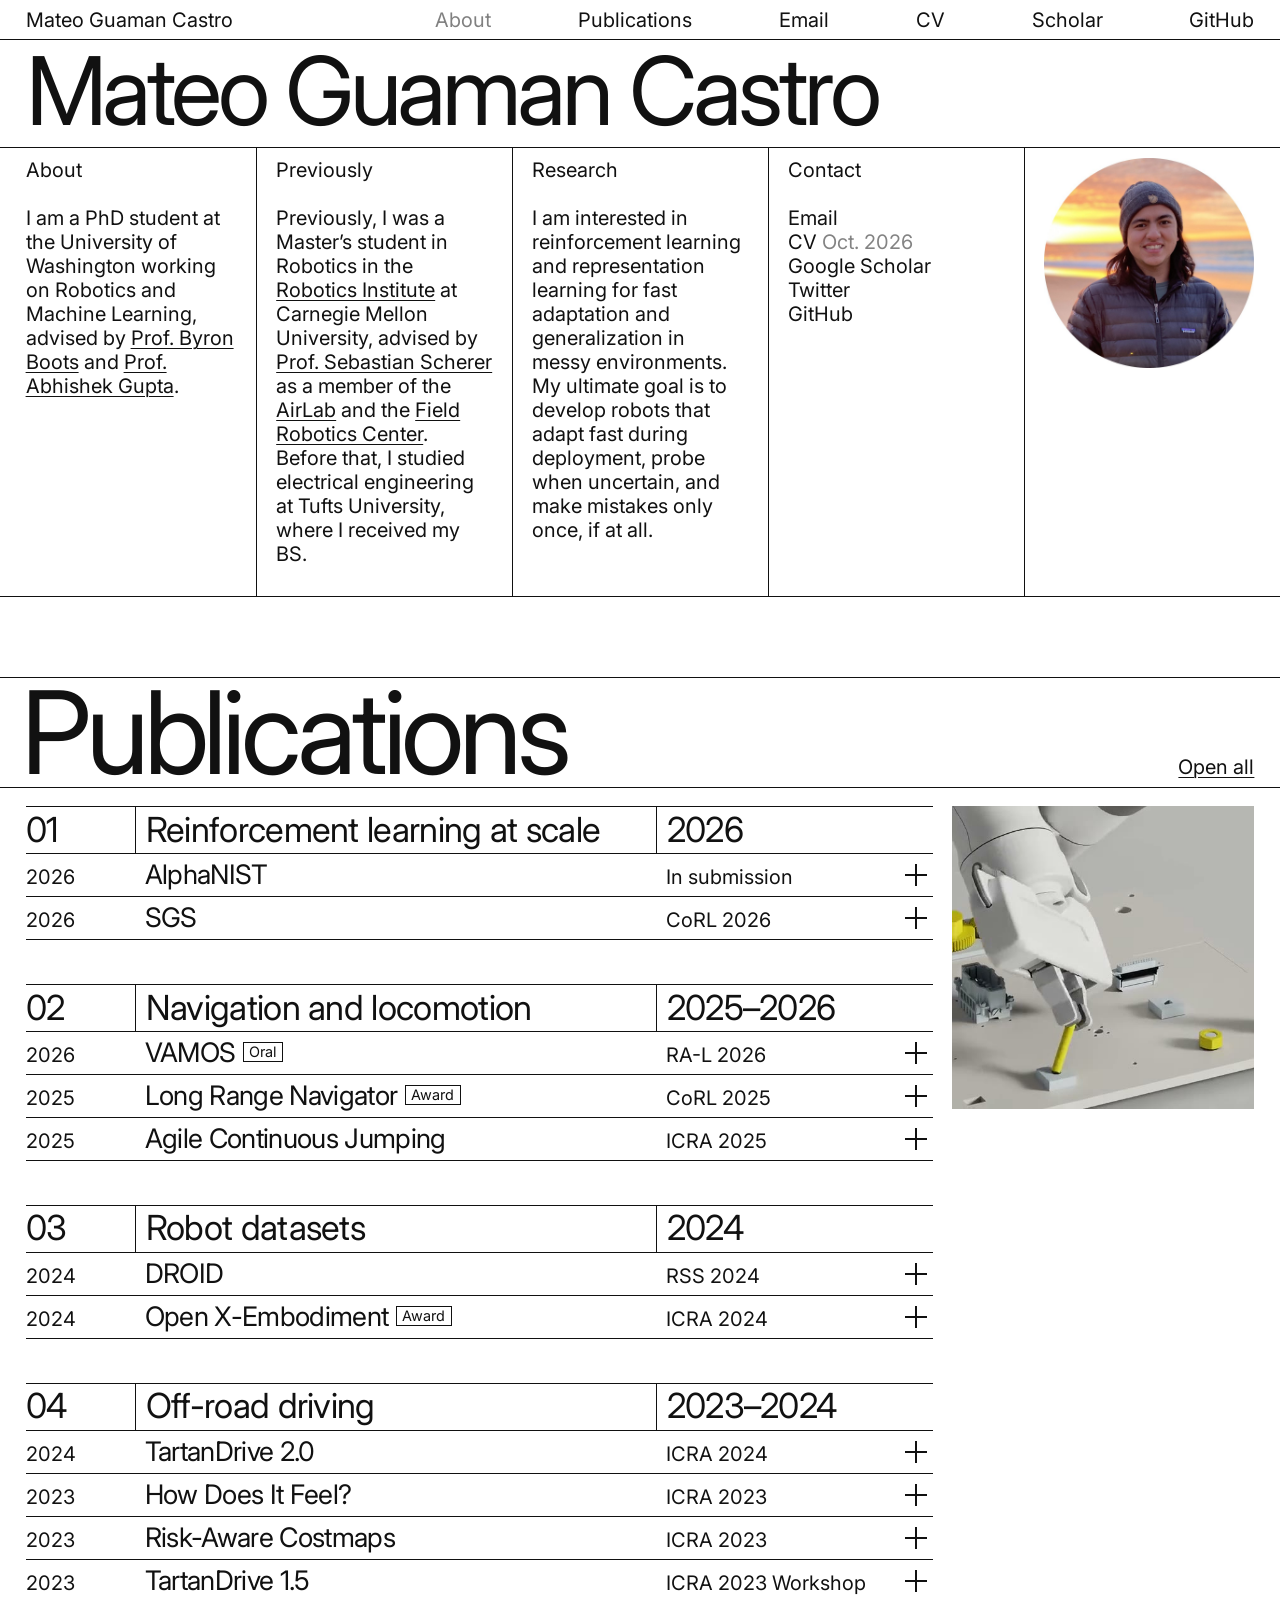
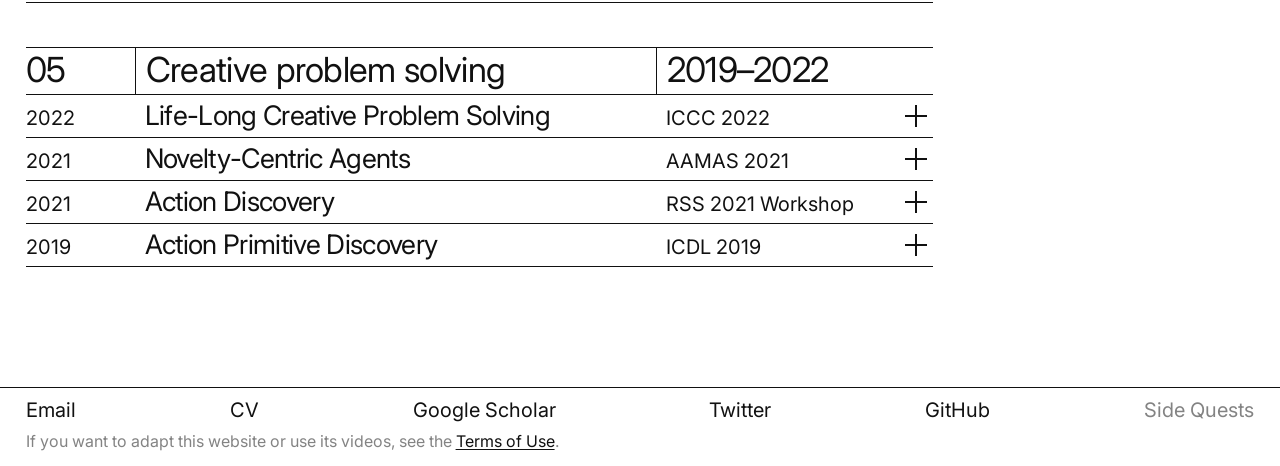
==== commit 49588a86: "CV of October 2026 and a Terms of Use page Replace the CV with the October 2026 version and update i" ====
--- a/index.html
+++ b/index.html
@@ -19,6 +19,7 @@
   <link rel="preconnect" href="https://fonts.gstatic.com" crossorigin>
   <link rel="stylesheet" href="https://fonts.googleapis.com/css2?family=Inter:wght@400&display=swap">
   <link rel="stylesheet" href="stylesheet.css">
+  <link rel="license" href="terms/">
 </head>
 <body>
   <header class="bar" id="bar">
@@ -67,7 +68,7 @@
         <h2>Contact</h2>
         <ul>
           <li><a href="mailto:mateogc@cs.washington.edu">Email</a></li>
-          <li><a href="data/MateoGuaman-CV.pdf">CV</a> <span class="soft">Oct. 2025</span></li>
+          <li><a href="data/MateoGuaman-CV.pdf">CV</a> <span class="soft">Oct. 2026</span></li>
           <li><a href="https://scholar.google.com/citations?user=0hkU6uEAAAAJ&amp;hl=en">Google Scholar</a></li>
           <li><a href="https://twitter.com/mateoguaman">Twitter</a></li>
           <li><a href="https://github.com/mateoguaman/">GitHub</a></li>
@@ -592,6 +593,7 @@
     <a href="https://github.com/mateoguaman/">GitHub</a>
     <a class="sq" href="side-quests/">Side Quests</a>
   </footer>
+  <p class="foot-note">If you want to adapt this website or use its videos, see the <a href="terms/">Terms of Use</a>.</p>
 
   <script src="site.js"></script>
 </body>
--- a/stylesheet.css
+++ b/stylesheet.css
@@ -409,6 +409,62 @@
   color: var(--soft);
 }
 
+/* Under the footer: the way to the Terms of Use, as on the SGS site. */
+.foot-note {
+  padding: 0 var(--m) 0.75rem;
+  color: var(--soft);
+  font-size: 0.8rem;
+}
+.foot-note a {
+  color: var(--ink);
+  text-decoration: underline;
+  text-decoration-thickness: 1px;
+  text-underline-offset: 0.15em;
+}
+
+/* Terms of Use: a label beside (laptops) or over (phones) each part. */
+.terms {
+  display: grid;
+  grid-template-columns: repeat(12, minmax(0, 1fr));
+  column-gap: var(--g);
+  padding: 0.6rem var(--m) 3rem;
+  border-top: var(--rule);
+}
+.terms h2 {
+  grid-column: 1 / 4;
+  font-size: 1rem;
+  font-weight: 400;
+}
+.terms-text {
+  grid-column: 4 / 13;
+  display: flex;
+  flex-direction: column;
+  gap: 0.9em;
+  max-width: 40em;
+  font-size: clamp(1.05rem, 1.5vw, 1.3rem);
+  line-height: 1.4;
+  letter-spacing: -0.01em;
+}
+.terms-text ul {
+  padding-left: 1.2em;
+  list-style: disc;
+}
+.terms-text a {
+  text-decoration: underline;
+  text-decoration-thickness: 1px;
+  text-underline-offset: 0.15em;
+  overflow-wrap: anywhere;
+}
+@media (max-width: 767px) {
+  .terms {
+    row-gap: 0.75rem;
+  }
+  .terms h2,
+  .terms-text {
+    grid-column: 1 / -1;
+  }
+}
+
 /* The Side Quests page: its list, ruled as the index rows. */
 .quests {
   margin: 0 var(--m);
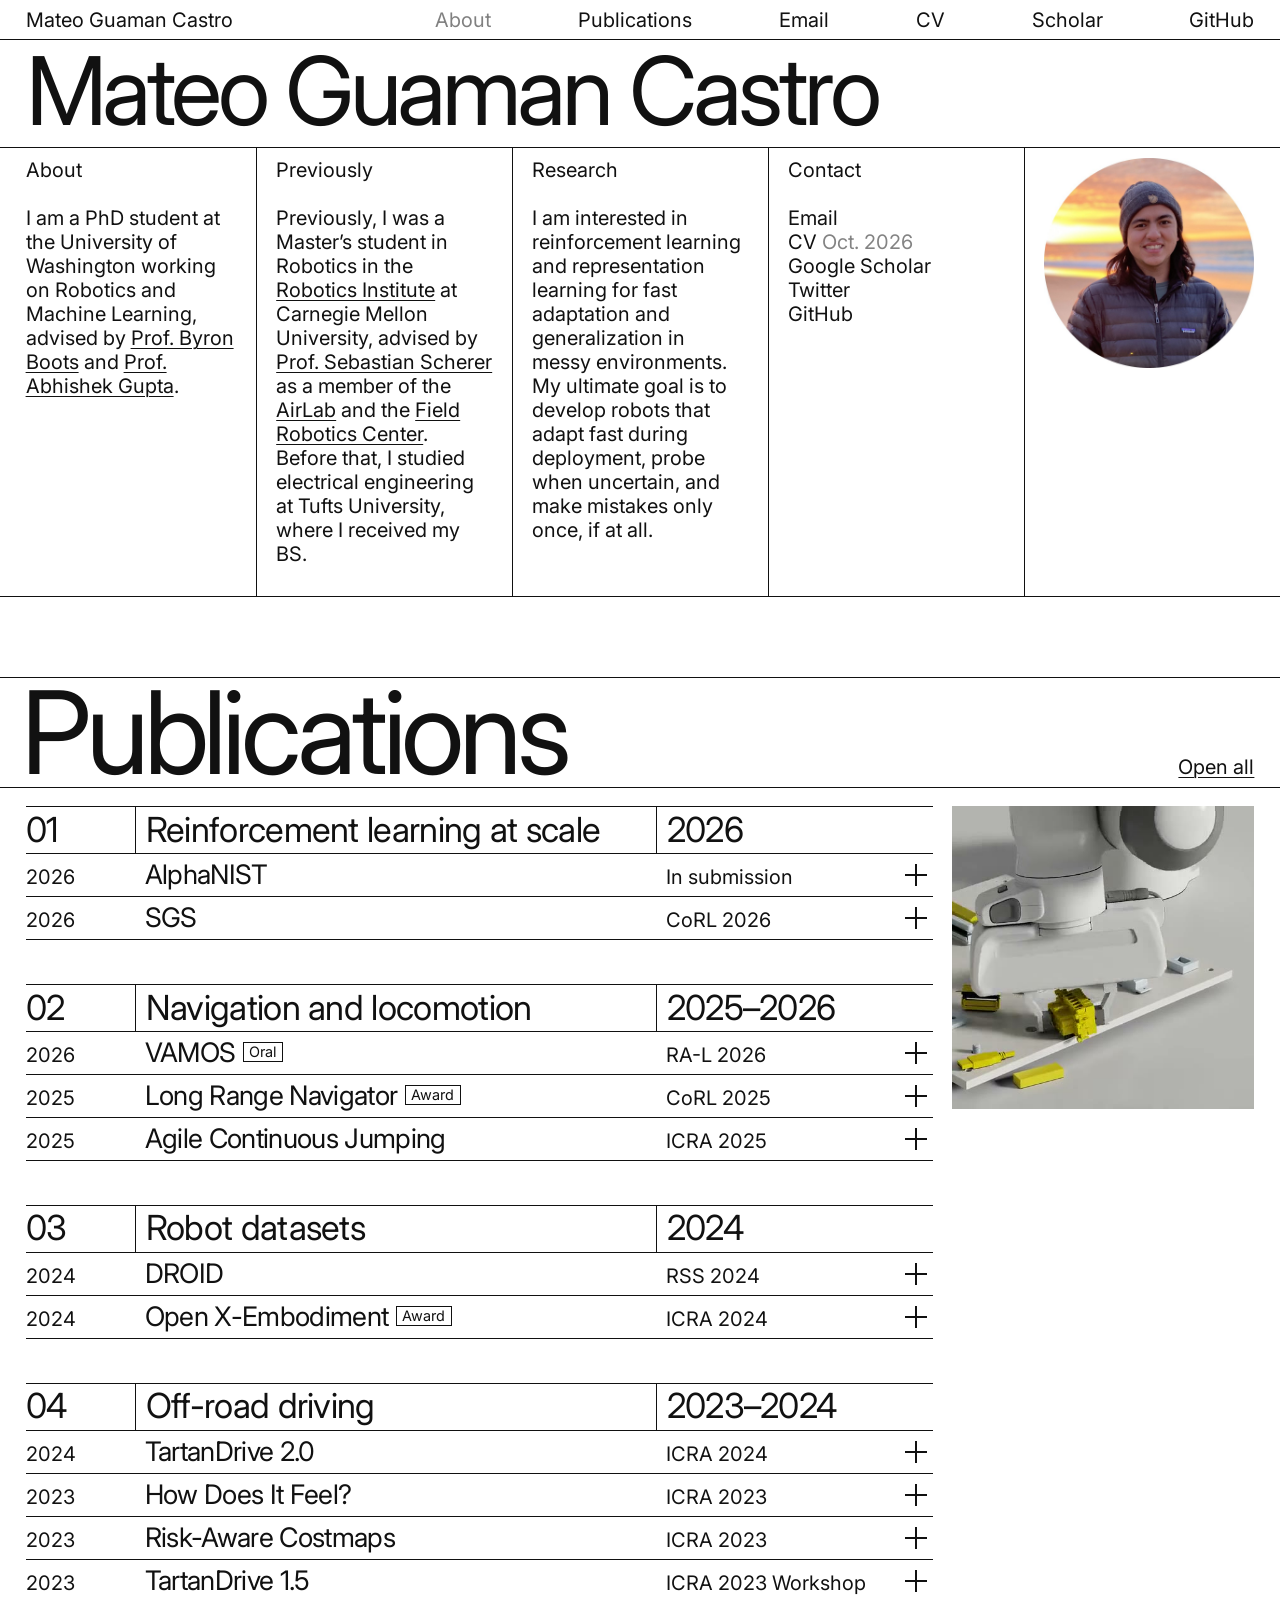
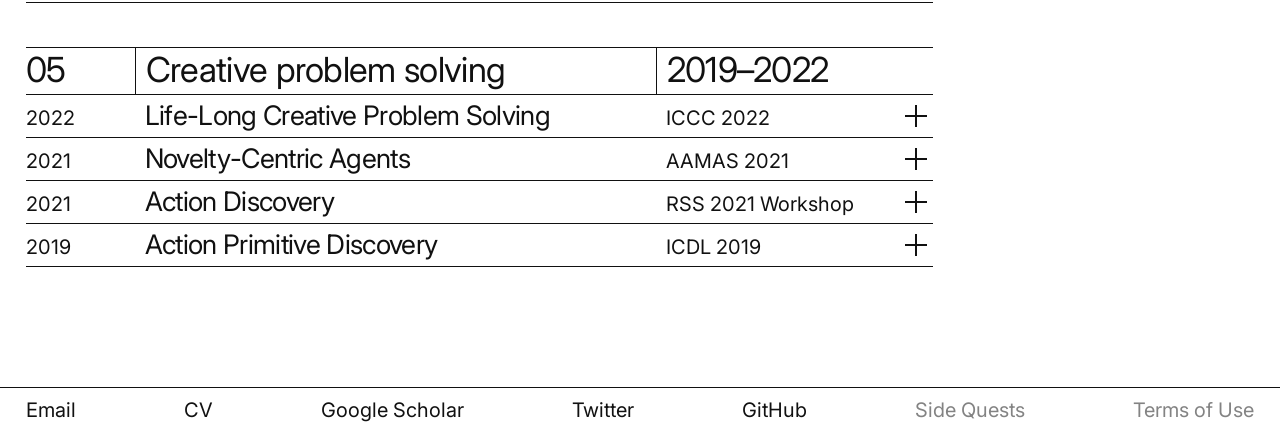
==== commit 13dbbe04: "New clips for AlphaNIST and SGS; Terms of Use in the footer and menu AlphaNIST: the close-up film fr" ====
--- a/index.html
+++ b/index.html
@@ -42,6 +42,7 @@
     <a href="https://scholar.google.com/citations?user=0hkU6uEAAAAJ&amp;hl=en">Google Scholar</a>
     <a href="https://twitter.com/mateoguaman">Twitter</a>
     <a href="https://github.com/mateoguaman/">GitHub</a>
+    <a class="soft" href="terms/">Terms of Use</a>
   </nav>
 
   <main id="top">
@@ -592,8 +593,8 @@
     <a href="https://twitter.com/mateoguaman">Twitter</a>
     <a href="https://github.com/mateoguaman/">GitHub</a>
     <a class="sq" href="side-quests/">Side Quests</a>
+    <a class="sq foot-terms" href="terms/">Terms of Use</a>
   </footer>
-  <p class="foot-note">If you want to adapt this website or use its videos, see the <a href="terms/">Terms of Use</a>.</p>
 
   <script src="site.js"></script>
 </body>
--- a/stylesheet.css
+++ b/stylesheet.css
@@ -404,22 +404,15 @@
   border-top: var(--rule);
 }
 
-/* Side Quests: grey, at the end of the footer. */
+/* Side Quests and Terms of Use: grey, at the end of the footer. On phones
+   Terms of Use moves to the end of the menu so the footer keeps one line. */
 .sq {
   color: var(--soft);
 }
-
-/* Under the footer: the way to the Terms of Use, as on the SGS site. */
-.foot-note {
-  padding: 0 var(--m) 0.75rem;
-  color: var(--soft);
-  font-size: 0.8rem;
-}
-.foot-note a {
-  color: var(--ink);
-  text-decoration: underline;
-  text-decoration-thickness: 1px;
-  text-underline-offset: 0.15em;
+@media (max-width: 767px) {
+  .foot .foot-terms {
+    display: none;
+  }
 }
 
 /* Terms of Use: a label beside (laptops) or over (phones) each part. */
@@ -465,17 +458,38 @@
   }
 }
 
-/* The Side Quests page: its list, ruled as the index rows. */
+/* The Side Quests page: its list, ruled as the index rows. Each quest is
+   a link: number, title, a line on it, arrow. A quest's own page is in its
+   folder, with side-quests/shared/quest.css on top of this. */
 .quests {
   margin: 0 var(--m);
   border-top: var(--rule);
 }
 .quests > li {
-  padding: 0.3rem 0 0.35rem;
   border-bottom: var(--rule);
   font-size: clamp(1.25rem, 2.1vw, 2.3rem);
   line-height: 1.05;
   letter-spacing: -0.025em;
+}
+.quests a {
+  display: grid;
+  grid-template-columns: 5rem minmax(0, 1fr) minmax(0, 1fr) 1.4rem;
+  column-gap: var(--g);
+  align-items: baseline;
+  padding: 0.3rem 0 0.35rem;
+}
+.quest-n,
+.quest-note,
+.quest-go {
+  font-size: 1rem;
+  line-height: 1.2;
+  letter-spacing: 0;
+}
+.quest-note {
+  color: var(--soft);
+}
+.quest-go {
+  justify-self: end;
 }
 
 /* Tablets */
@@ -609,6 +623,24 @@
     grid-column: 2;
   }
 
+  .quests a {
+    grid-template-columns: 2.6rem minmax(0, 1fr) 1.1rem;
+    row-gap: 0.2rem;
+    padding: 0.45rem 0 0.5rem;
+  }
+  .quest-n {
+    font-size: 0.9rem;
+  }
+  .quest-note {
+    grid-column: 2;
+    grid-row: 2;
+    font-size: 0.9rem;
+  }
+  .quest-go {
+    grid-column: 3;
+    grid-row: 1;
+  }
+
   /* One line: short labels, spread across the width. */
   .foot {
     gap: 0.5rem;
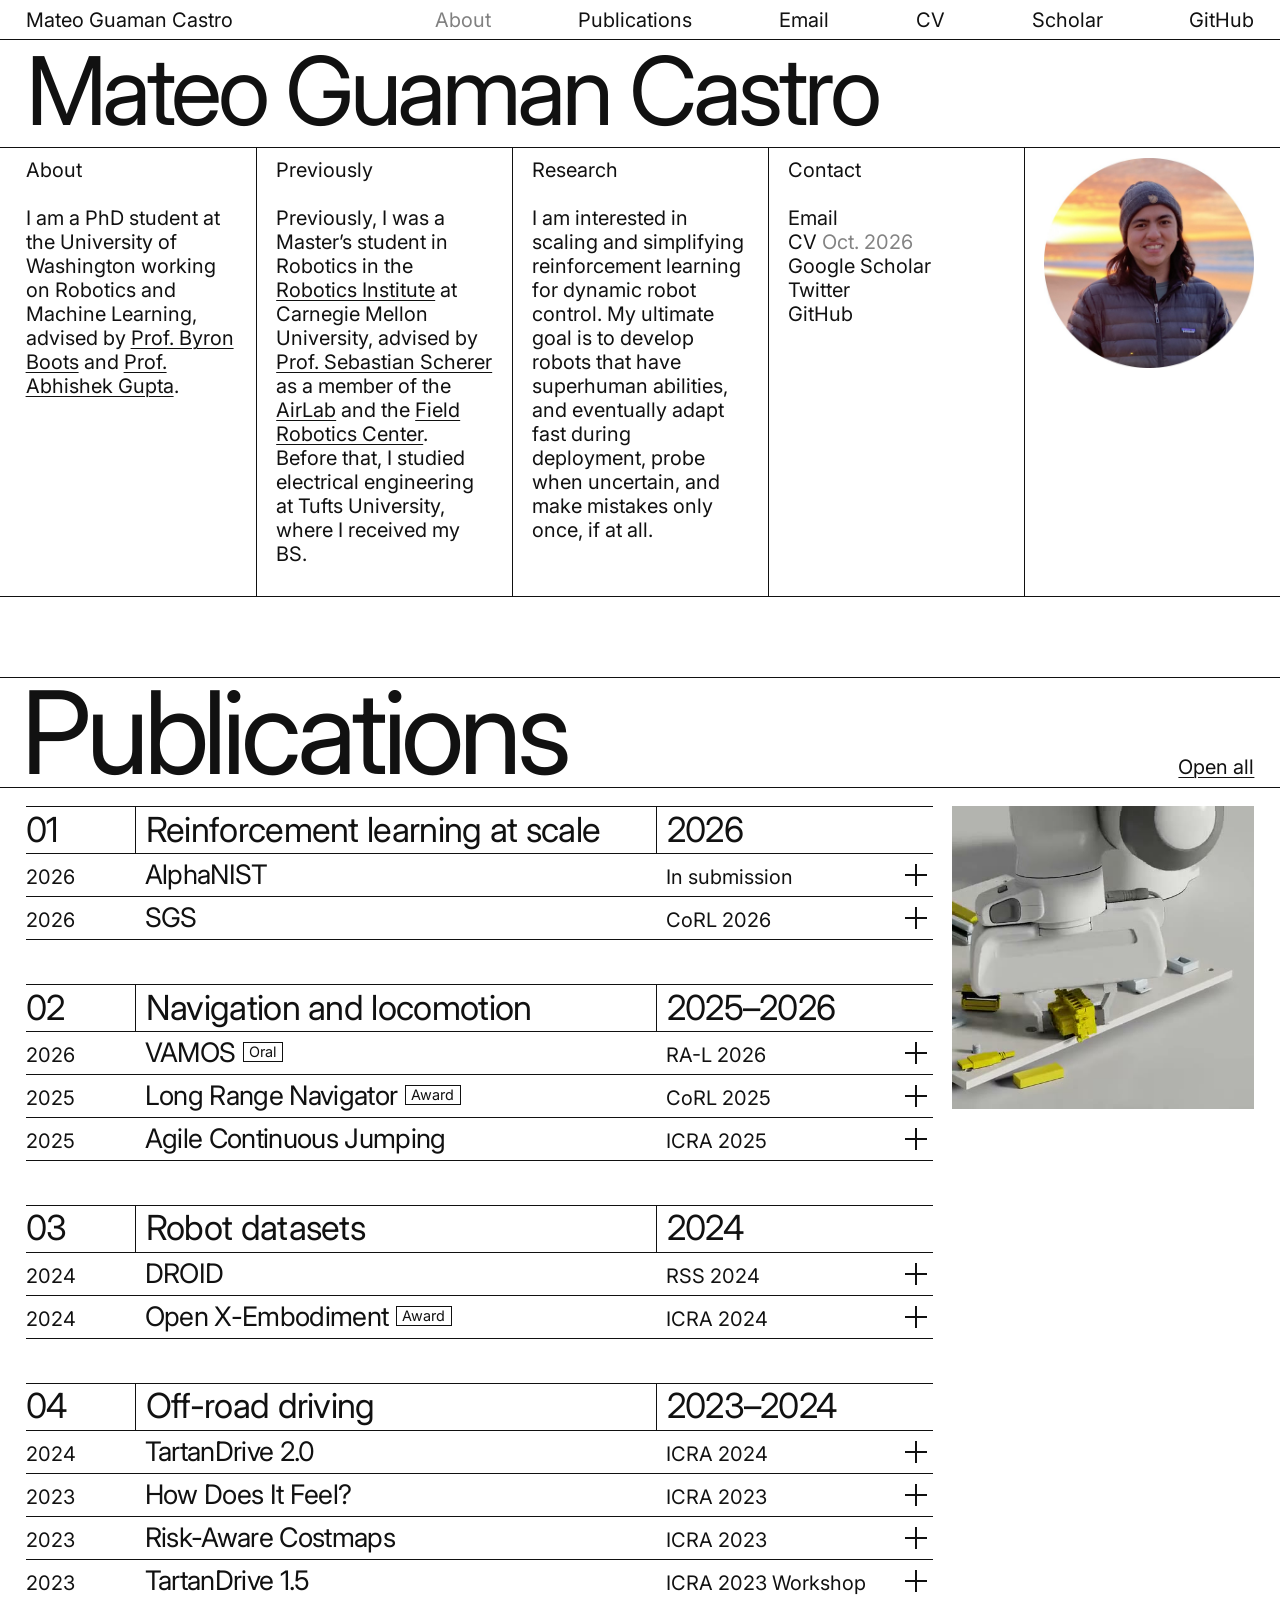
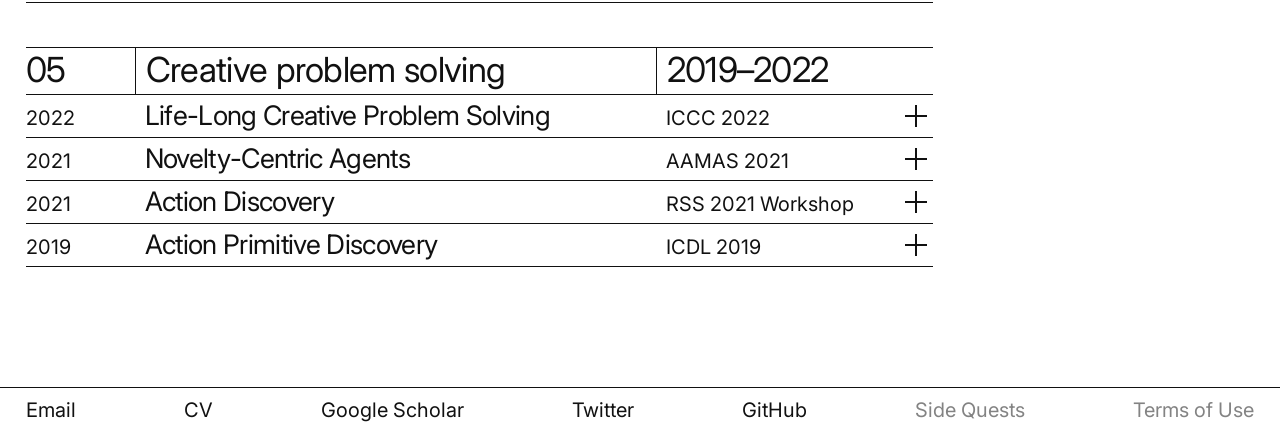
==== commit b0c4a1c7: "New Research statement Co-Authored-By: Claude Opus 5.5 <noreply@anthropic.com>" ====
--- a/index.html
+++ b/index.html
@@ -63,7 +63,7 @@
       </div>
       <div>
         <h2>Research</h2>
-        <p>I am interested in reinforcement learning and representation learning for fast adaptation and generalization in messy environments. My ultimate goal is to develop robots that adapt fast during deployment, probe when uncertain, and make mistakes only once, if at all.</p>
+        <p>I am interested in scaling and simplifying reinforcement learning for dynamic robot control. My ultimate goal is to develop robots that have superhuman abilities, and eventually adapt fast during deployment, probe when uncertain, and make mistakes only once, if at all.</p>
       </div>
       <div>
         <h2>Contact</h2>
